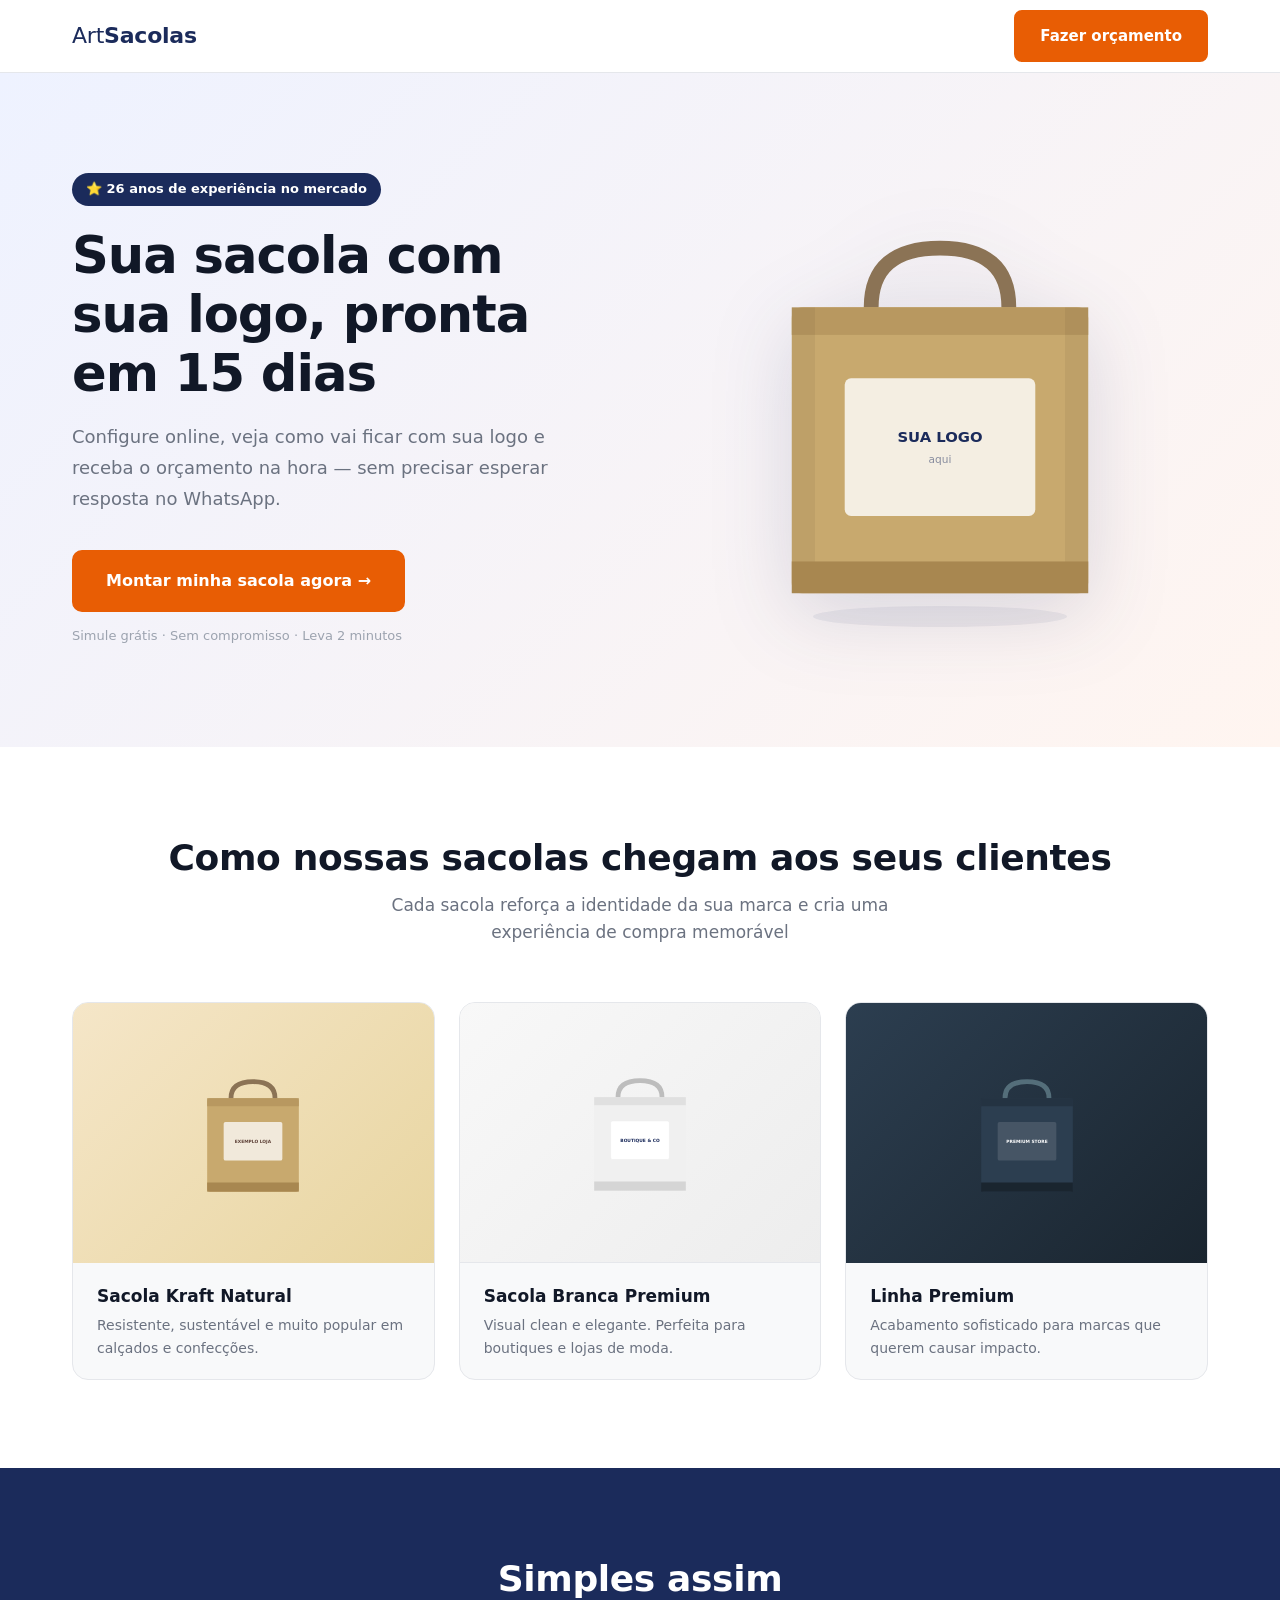
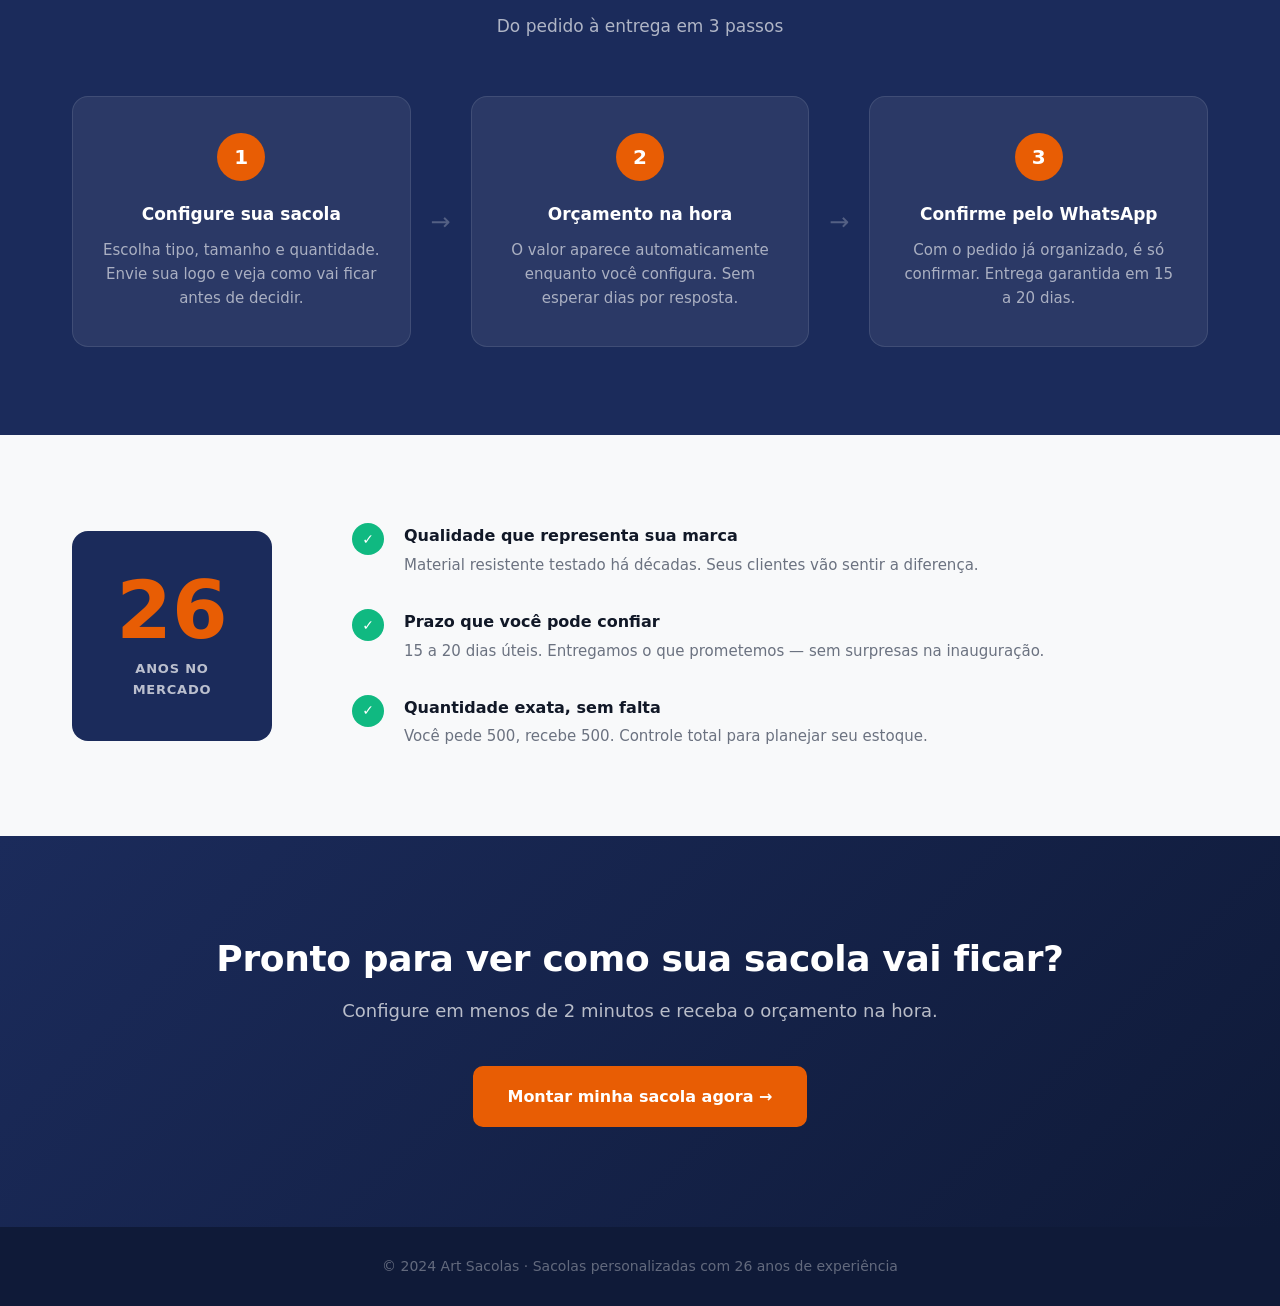
==== index.html @ ff4d8425 "feat: projeto Art Sacolas — landing page + configurador MVP - Landing page com 5 seções (hero, galer" ====
<!DOCTYPE html>
<html lang="pt-BR">
<head>
  <meta charset="UTF-8">
  <meta name="viewport" content="width=device-width, initial-scale=1.0">
  <title>Art Sacolas — Sacolas Personalizadas com Sua Logo</title>
  <link rel="stylesheet" href="style.css">
</head>
<body>

  <!-- HEADER -->
  <header class="header">
    <div class="container">
      <a href="index.html" class="logo">
        <span class="logo-text">Art<strong>Sacolas</strong></span>
      </a>
      <a href="configurador.html" class="btn btn-primary">Fazer orçamento</a>
    </div>
  </header>

  <!-- SEÇÃO 1: HERO -->
  <section class="hero">
    <div class="container">
      <div class="hero-content">

        <div class="hero-text">
          <span class="badge">⭐ 26 anos de experiência no mercado</span>
          <h1>Sua sacola com<br>sua logo, pronta<br>em 15 dias</h1>
          <p class="hero-subtitle">
            Configure online, veja como vai ficar com sua logo e receba o orçamento
            na hora — sem precisar esperar resposta no WhatsApp.
          </p>
          <a href="configurador.html" class="btn btn-primary btn-lg">
            Montar minha sacola agora →
          </a>
          <p class="hero-note">Simule grátis · Sem compromisso · Leva 2 minutos</p>
        </div>

        <div class="hero-image">
          <svg class="bag-hero-svg" viewBox="0 0 340 410" fill="none" xmlns="http://www.w3.org/2000/svg">
            <ellipse cx="170" cy="400" rx="120" ry="10" fill="#1B2B5B" opacity="0.06"/>
            <!-- Handles -->
            <path d="M105,108 Q105,52 170,52 Q235,52 235,108"
                  stroke="#8B7355" stroke-width="14" fill="none" stroke-linecap="round"/>
            <!-- Bag body -->
            <rect x="30" y="108" width="280" height="270" rx="10" fill="#C8A96E"/>
            <!-- Top fold -->
            <rect x="30" y="108" width="280" height="26" rx="0" fill="#B89860"/>
            <!-- Side depth shadows -->
            <rect x="30" y="108" width="22" height="270" fill="black" opacity="0.05" rx="10 0 0 10"/>
            <rect x="288" y="108" width="22" height="270" fill="black" opacity="0.05" rx="0 10 10 0"/>
            <!-- Bottom fold -->
            <rect x="30" y="348" width="280" height="30" rx="0 0 10 10" fill="#A88750"/>
            <!-- Logo area white box -->
            <rect x="80" y="175" width="180" height="130" rx="6" fill="white" opacity="0.8"/>
            <!-- Placeholder text -->
            <text x="170" y="235" text-anchor="middle" fill="#1B2B5B" font-size="14" font-weight="700" font-family="system-ui, sans-serif">SUA LOGO</text>
            <text x="170" y="255" text-anchor="middle" fill="#1B2B5B" font-size="10" font-family="system-ui, sans-serif" opacity="0.5">aqui</text>
          </svg>
        </div>

      </div>
    </div>
  </section>

  <!-- SEÇÃO 2: GALERIA -->
  <section class="gallery">
    <div class="container">
      <div class="section-header">
        <h2>Como nossas sacolas chegam aos seus clientes</h2>
        <p>Cada sacola reforça a identidade da sua marca e cria uma experiência de compra memorável</p>
      </div>
      <div class="gallery-grid">

        <div class="gallery-card">
          <div class="gallery-bag-display kraft">
            <svg width="110" height="138" viewBox="0 0 300 370" fill="none">
              <path d="M90,90 Q90,45 150,45 Q210,45 210,90" stroke="#8B7355" stroke-width="13" fill="none" stroke-linecap="round"/>
              <rect x="25" y="90" width="250" height="255" rx="8" fill="#C8A96E"/>
              <rect x="25" y="90" width="250" height="22" fill="#B89860"/>
              <rect x="25" y="320" width="250" height="25" fill="#A88750"/>
              <rect x="70" y="155" width="160" height="105" rx="5" fill="white" opacity="0.75"/>
              <text x="150" y="213" text-anchor="middle" fill="#5D4037" font-size="12" font-weight="700" font-family="system-ui">EXEMPLO LOJA</text>
            </svg>
          </div>
          <div class="gallery-info">
            <h3>Sacola Kraft Natural</h3>
            <p>Resistente, sustentável e muito popular em calçados e confecções.</p>
          </div>
        </div>

        <div class="gallery-card">
          <div class="gallery-bag-display branca">
            <svg width="110" height="138" viewBox="0 0 300 370" fill="none">
              <path d="M90,90 Q90,45 150,45 Q210,45 210,90" stroke="#BDBDBD" stroke-width="13" fill="none" stroke-linecap="round"/>
              <rect x="25" y="90" width="250" height="255" rx="8" fill="#F0F0F0"/>
              <rect x="25" y="90" width="250" height="22" fill="#E0E0E0"/>
              <rect x="25" y="320" width="250" height="25" fill="#D5D5D5"/>
              <rect x="70" y="155" width="160" height="105" rx="5" fill="white" stroke="#E8E8E8" stroke-width="1"/>
              <text x="150" y="213" text-anchor="middle" fill="#1B2B5B" font-size="12" font-weight="700" font-family="system-ui">BOUTIQUE &amp; CO</text>
            </svg>
          </div>
          <div class="gallery-info">
            <h3>Sacola Branca Premium</h3>
            <p>Visual clean e elegante. Perfeita para boutiques e lojas de moda.</p>
          </div>
        </div>

        <div class="gallery-card">
          <div class="gallery-bag-display premium">
            <svg width="110" height="138" viewBox="0 0 300 370" fill="none">
              <path d="M90,90 Q90,45 150,45 Q210,45 210,90" stroke="#546E7A" stroke-width="13" fill="none" stroke-linecap="round"/>
              <rect x="25" y="90" width="250" height="255" rx="8" fill="#2C3E50"/>
              <rect x="25" y="90" width="250" height="22" fill="#243342"/>
              <rect x="25" y="320" width="250" height="25" fill="#1a252f"/>
              <rect x="70" y="155" width="160" height="105" rx="5" fill="white" opacity="0.12"/>
              <text x="150" y="213" text-anchor="middle" fill="white" font-size="12" font-weight="700" font-family="system-ui">PREMIUM STORE</text>
            </svg>
          </div>
          <div class="gallery-info">
            <h3>Linha Premium</h3>
            <p>Acabamento sofisticado para marcas que querem causar impacto.</p>
          </div>
        </div>

      </div>
    </div>
  </section>

  <!-- SEÇÃO 3: COMO FUNCIONA -->
  <section class="how-it-works">
    <div class="container">
      <div class="section-header">
        <h2>Simples assim</h2>
        <p>Do pedido à entrega em 3 passos</p>
      </div>
      <div class="steps-grid">
        <div class="step-card">
          <div class="step-number">1</div>
          <h3>Configure sua sacola</h3>
          <p>Escolha tipo, tamanho e quantidade. Envie sua logo e veja como vai ficar antes de decidir.</p>
        </div>
        <div class="step-arrow">→</div>
        <div class="step-card">
          <div class="step-number">2</div>
          <h3>Orçamento na hora</h3>
          <p>O valor aparece automaticamente enquanto você configura. Sem esperar dias por resposta.</p>
        </div>
        <div class="step-arrow">→</div>
        <div class="step-card">
          <div class="step-number">3</div>
          <h3>Confirme pelo WhatsApp</h3>
          <p>Com o pedido já organizado, é só confirmar. Entrega garantida em 15 a 20 dias.</p>
        </div>
      </div>
    </div>
  </section>

  <!-- SEÇÃO 4: DIFERENCIAIS -->
  <section class="differentials">
    <div class="container">
      <div class="diff-grid">
        <div class="diff-highlight">
          <span class="diff-number">26</span>
          <span class="diff-label">anos no mercado</span>
        </div>
        <div class="diff-items">
          <div class="diff-item">
            <span class="diff-icon">✓</span>
            <div>
              <strong>Qualidade que representa sua marca</strong>
              <p>Material resistente testado há décadas. Seus clientes vão sentir a diferença.</p>
            </div>
          </div>
          <div class="diff-item">
            <span class="diff-icon">✓</span>
            <div>
              <strong>Prazo que você pode confiar</strong>
              <p>15 a 20 dias úteis. Entregamos o que prometemos — sem surpresas na inauguração.</p>
            </div>
          </div>
          <div class="diff-item">
            <span class="diff-icon">✓</span>
            <div>
              <strong>Quantidade exata, sem falta</strong>
              <p>Você pede 500, recebe 500. Controle total para planejar seu estoque.</p>
            </div>
          </div>
        </div>
      </div>
    </div>
  </section>

  <!-- SEÇÃO 5: CTA FINAL -->
  <section class="cta-final">
    <div class="container">
      <h2>Pronto para ver como sua sacola vai ficar?</h2>
      <p>Configure em menos de 2 minutos e receba o orçamento na hora.</p>
      <a href="configurador.html" class="btn btn-primary btn-lg">
        Montar minha sacola agora →
      </a>
    </div>
  </section>

  <!-- FOOTER -->
  <footer class="footer">
    <div class="container">
      <p>© 2024 Art Sacolas · Sacolas personalizadas com 26 anos de experiência</p>
    </div>
  </footer>

</body>
</html>
---- style.css ----
/* ================================
   ART SACOLAS — Estilos Globais
   ================================ */

:root {
  --primary: #1B2B5B;
  --primary-dark: #0f1a38;
  --accent: #E85D04;
  --accent-hover: #C44B03;
  --white: #FFFFFF;
  --light: #F8F9FA;
  --border: #E5E7EB;
  --text-primary: #111827;
  --text-secondary: #6B7280;
  --text-light: #9CA3AF;
  --success: #10B981;
  --font: system-ui, -apple-system, 'Segoe UI', sans-serif;
  --radius: 8px;
  --radius-lg: 16px;
  --radius-full: 999px;
  --shadow-md: 0 4px 16px rgba(0,0,0,0.08);
  --shadow-lg: 0 8px 32px rgba(0,0,0,0.12);
  --transition: all 0.2s ease;
}

* { margin: 0; padding: 0; box-sizing: border-box; }
html { scroll-behavior: smooth; }

body {
  font-family: var(--font);
  color: var(--text-primary);
  line-height: 1.6;
  background: var(--white);
  -webkit-font-smoothing: antialiased;
}

.container {
  max-width: 1200px;
  margin: 0 auto;
  padding: 0 32px;
}

h1 { font-size: clamp(2rem, 4vw, 3.25rem); font-weight: 800; line-height: 1.15; letter-spacing: -0.02em; }
h2 { font-size: clamp(1.5rem, 3vw, 2.25rem); font-weight: 700; line-height: 1.25; letter-spacing: -0.01em; }
h3 { font-size: 1.0625rem; font-weight: 600; }
p { color: var(--text-secondary); }

/* ===== BUTTONS ===== */
.btn {
  display: inline-flex;
  align-items: center;
  justify-content: center;
  gap: 8px;
  padding: 12px 24px;
  border-radius: var(--radius);
  font-size: 0.9375rem;
  font-weight: 600;
  font-family: var(--font);
  cursor: pointer;
  transition: var(--transition);
  text-decoration: none;
  border: 2px solid transparent;
  white-space: nowrap;
}

.btn-primary { background: var(--accent); color: var(--white); border-color: var(--accent); }
.btn-primary:hover { background: var(--accent-hover); border-color: var(--accent-hover); transform: translateY(-1px); box-shadow: 0 4px 12px rgba(232,93,4,0.35); }

.btn-secondary { background: var(--white); color: var(--primary); border-color: var(--border); }
.btn-secondary:hover { border-color: var(--primary); }

.btn-ghost { background: transparent; color: var(--text-secondary); border-color: transparent; }
.btn-ghost:hover { color: var(--text-primary); background: var(--light); }

.btn-whatsapp { background: #25D366; color: white; border-color: #25D366; font-size: 1rem; padding: 16px 28px; }
.btn-whatsapp:hover { background: #1ebe5a; border-color: #1ebe5a; transform: translateY(-1px); box-shadow: 0 4px 16px rgba(37,211,102,0.35); }

.btn-lg { padding: 16px 32px; font-size: 1rem; border-radius: 10px; }
.btn-full { width: 100%; }

/* ===== HEADER ===== */
.header {
  position: sticky;
  top: 0;
  z-index: 100;
  background: rgba(255,255,255,0.96);
  backdrop-filter: blur(8px);
  border-bottom: 1px solid var(--border);
}

.header .container {
  display: flex;
  align-items: center;
  justify-content: space-between;
  height: 72px;
}

.logo { text-decoration: none; }
.logo-text { font-size: 1.375rem; color: var(--primary); font-weight: 400; letter-spacing: -0.01em; }
.logo-text strong { font-weight: 800; }

/* ===== SECTIONS ===== */
section { padding: 88px 0; }

.section-header { text-align: center; margin-bottom: 56px; }
.section-header h2 { margin-bottom: 12px; color: var(--text-primary); }
.section-header p { font-size: 1.0625rem; max-width: 520px; margin: 0 auto; }

/* ===== HERO ===== */
.hero {
  background: linear-gradient(135deg, #EEF2FF 0%, #FFF5F0 100%);
  padding: 100px 0;
  overflow: hidden;
}

.hero-content {
  display: grid;
  grid-template-columns: 1fr 1fr;
  gap: 64px;
  align-items: center;
}

.badge {
  display: inline-flex;
  align-items: center;
  background: var(--primary);
  color: white;
  font-size: 0.8125rem;
  font-weight: 600;
  padding: 6px 14px;
  border-radius: var(--radius-full);
  margin-bottom: 20px;
}

.hero-text h1 { color: var(--text-primary); margin-bottom: 20px; }

.hero-subtitle {
  font-size: 1.125rem;
  line-height: 1.7;
  margin-bottom: 36px;
}

.hero-note { margin-top: 14px; font-size: 0.8125rem; color: var(--text-light); }

.hero-image { display: flex; justify-content: center; align-items: center; }
.bag-hero-svg { width: 100%; max-width: 360px; filter: drop-shadow(0 20px 40px rgba(27,43,91,0.15)); }

/* ===== GALLERY ===== */
.gallery { background: var(--white); }

.gallery-grid {
  display: grid;
  grid-template-columns: repeat(3, 1fr);
  gap: 24px;
}

.gallery-card {
  background: var(--light);
  border-radius: var(--radius-lg);
  overflow: hidden;
  border: 1px solid var(--border);
  transition: var(--transition);
}

.gallery-card:hover { transform: translateY(-4px); box-shadow: var(--shadow-lg); }

.gallery-bag-display {
  height: 260px;
  display: flex;
  align-items: center;
  justify-content: center;
  padding: 32px;
}

.gallery-bag-display.kraft { background: linear-gradient(135deg, #F5E6C8, #E8D5A0); }
.gallery-bag-display.branca { background: linear-gradient(135deg, #F8F8F8, #EDEDED); border-bottom: 1px solid var(--border); }
.gallery-bag-display.premium { background: linear-gradient(135deg, #2C3E50, #1a252f); }

.gallery-info { padding: 20px 24px; }
.gallery-info h3 { margin-bottom: 4px; }
.gallery-info p { font-size: 0.875rem; }

/* ===== HOW IT WORKS ===== */
.how-it-works { background: var(--primary); }
.how-it-works .section-header h2 { color: white; }
.how-it-works .section-header p { color: rgba(255,255,255,0.65); }

.steps-grid {
  display: flex;
  align-items: stretch;
  gap: 20px;
}

.step-card {
  flex: 1;
  background: rgba(255,255,255,0.07);
  border: 1px solid rgba(255,255,255,0.1);
  border-radius: var(--radius-lg);
  padding: 36px 28px;
  text-align: center;
}

.step-number {
  width: 48px;
  height: 48px;
  background: var(--accent);
  color: white;
  border-radius: 50%;
  font-size: 1.25rem;
  font-weight: 800;
  display: flex;
  align-items: center;
  justify-content: center;
  margin: 0 auto 20px;
}

.step-card h3 { color: white; margin-bottom: 10px; }
.step-card p { color: rgba(255,255,255,0.6); font-size: 0.9375rem; }

.step-arrow {
  color: rgba(255,255,255,0.25);
  font-size: 1.5rem;
  align-self: center;
  flex-shrink: 0;
}

/* ===== DIFFERENTIALS ===== */
.differentials { background: var(--light); }

.diff-grid {
  display: grid;
  grid-template-columns: 200px 1fr;
  gap: 80px;
  align-items: center;
}

.diff-highlight {
  background: var(--primary);
  border-radius: var(--radius-lg);
  padding: 40px 24px;
  text-align: center;
}

.diff-number { display: block; font-size: 5rem; font-weight: 900; color: var(--accent); line-height: 1; }
.diff-label { display: block; color: rgba(255,255,255,0.7); font-size: 0.8125rem; font-weight: 600; margin-top: 8px; text-transform: uppercase; letter-spacing: 0.06em; }

.diff-items { display: flex; flex-direction: column; gap: 32px; }

.diff-item { display: flex; gap: 20px; align-items: flex-start; }

.diff-icon {
  width: 32px;
  height: 32px;
  background: var(--success);
  color: white;
  border-radius: 50%;
  display: flex;
  align-items: center;
  justify-content: center;
  font-weight: 700;
  font-size: 0.875rem;
  flex-shrink: 0;
}

.diff-item strong { display: block; margin-bottom: 4px; color: var(--text-primary); font-size: 1rem; }
.diff-item p { font-size: 0.9375rem; }

/* ===== CTA FINAL ===== */
.cta-final {
  background: linear-gradient(135deg, var(--primary) 0%, var(--primary-dark) 100%);
  text-align: center;
  padding: 100px 0;
}

.cta-final h2 { color: white; margin-bottom: 16px; }
.cta-final p { color: rgba(255,255,255,0.7); font-size: 1.125rem; margin-bottom: 40px; }

/* ===== FOOTER ===== */
.footer { background: var(--primary-dark); padding: 28px 0; text-align: center; }
.footer p { color: rgba(255,255,255,0.35); font-size: 0.875rem; }

/* ==================================
   CONFIGURADOR
   ================================== */

.config-header .container {
  display: flex;
  align-items: center;
  height: 72px;
  gap: 0;
  justify-content: space-between;
}

.breadcrumb {
  display: flex;
  align-items: center;
  gap: 8px;
  font-size: 0.875rem;
  color: var(--text-secondary);
}

.breadcrumb a { color: var(--primary); text-decoration: none; font-weight: 500; }
.breadcrumb-sep { color: var(--text-light); }
.breadcrumb-current { color: var(--text-primary); }

.config-layout {
  display: grid;
  grid-template-columns: 1fr 400px;
  min-height: calc(100vh - 72px);
}

/* LEFT PANEL */
.config-left {
  padding: 48px 56px;
  max-width: 700px;
}

/* STEPPER */
.stepper {
  display: flex;
  align-items: center;
  margin-bottom: 48px;
}

.stepper-item {
  display: flex;
  align-items: center;
  flex: 1;
}

.stepper-item:not(:last-child)::after {
  content: '';
  flex: 1;
  height: 2px;
  background: var(--border);
  margin: 0 6px;
  transition: background 0.3s ease;
}

.stepper-item.completed::after { background: var(--primary); }

.stepper-dot {
  width: 34px;
  height: 34px;
  border-radius: 50%;
  border: 2px solid var(--border);
  background: var(--white);
  display: flex;
  align-items: center;
  justify-content: center;
  font-size: 0.8125rem;
  font-weight: 700;
  color: var(--text-light);
  flex-shrink: 0;
  transition: var(--transition);
  position: relative;
  z-index: 1;
}

.stepper-item.active .stepper-dot {
  border-color: var(--primary);
  background: var(--primary);
  color: white;
}

.stepper-item.completed .stepper-dot {
  border-color: var(--primary);
  background: var(--primary);
  color: white;
}

.stepper-item.completed .stepper-dot::after {
  content: '✓';
  font-size: 0.875rem;
}

.stepper-item.completed .stepper-dot span { display: none; }

/* STEP CONTENT */
.step-content { display: none; }
.step-content.active { display: block; animation: fadeInUp 0.25s ease; }

@keyframes fadeInUp {
  from { opacity: 0; transform: translateY(10px); }
  to { opacity: 1; transform: translateY(0); }
}

.step-label {
  font-size: 0.8125rem;
  font-weight: 600;
  color: var(--accent);
  text-transform: uppercase;
  letter-spacing: 0.06em;
  margin-bottom: 8px;
}

.step-title { margin-bottom: 6px; }
.step-subtitle { font-size: 0.9375rem; color: var(--text-secondary); margin-bottom: 36px; }

/* ERROR MESSAGE */
.step-error {
  background: #FEF2F2;
  border: 1px solid #FECACA;
  color: #DC2626;
  padding: 12px 16px;
  border-radius: var(--radius);
  font-size: 0.875rem;
  margin-bottom: 20px;
  display: none;
}

/* TYPE CARDS */
.type-cards {
  display: grid;
  grid-template-columns: repeat(3, 1fr);
  gap: 16px;
  margin-bottom: 40px;
}

.type-card {
  border: 2px solid var(--border);
  border-radius: var(--radius-lg);
  overflow: hidden;
  cursor: pointer;
  transition: var(--transition);
  background: var(--white);
  user-select: none;
}

.type-card:hover { border-color: var(--primary); transform: translateY(-2px); box-shadow: var(--shadow-md); }
.type-card.selected { border-color: var(--primary); box-shadow: 0 0 0 4px rgba(27,43,91,0.1); }

.type-card-visual {
  height: 140px;
  display: flex;
  align-items: center;
  justify-content: center;
}

.type-card-visual.kraft { background: linear-gradient(135deg, #F5E6C8, #E0C882); }
.type-card-visual.branca { background: linear-gradient(135deg, #F5F5F5, #E8E8E8); border-bottom: 1px solid var(--border); }
.type-card-visual.premium { background: linear-gradient(135deg, #34495E, #1a252f); }

.type-card-info { padding: 14px 16px; }
.type-card-name { font-weight: 700; font-size: 0.9375rem; margin-bottom: 2px; }
.type-card-desc { font-size: 0.8125rem; color: var(--text-secondary); }
.type-card.selected .type-card-name { color: var(--primary); }

/* OPTION CARDS (Tamanho / Quantidade) */
.size-options,
.qty-options {
  display: grid;
  grid-template-columns: repeat(3, 1fr);
  gap: 12px;
  margin-bottom: 40px;
}

.option-card {
  border: 2px solid var(--border);
  border-radius: var(--radius);
  padding: 22px 16px;
  cursor: pointer;
  transition: var(--transition);
  text-align: center;
  background: var(--white);
  user-select: none;
}

.option-card:hover { border-color: var(--primary); }
.option-card.selected { border-color: var(--primary); background: #EEF2FF; box-shadow: 0 0 0 3px rgba(27,43,91,0.08); }

.option-label { font-weight: 700; font-size: 1.0625rem; color: var(--text-primary); margin-bottom: 4px; }
.option-detail { font-size: 0.8125rem; color: var(--text-secondary); }
.option-card.selected .option-label { color: var(--primary); }

/* QTY CARDS */
.qty-card {
  border: 2px solid var(--border);
  border-radius: var(--radius);
  padding: 24px 16px;
  cursor: pointer;
  transition: var(--transition);
  text-align: center;
  background: var(--white);
  user-select: none;
  position: relative;
}

.qty-card:hover { border-color: var(--primary); }
.qty-card.selected { border-color: var(--primary); background: #EEF2FF; box-shadow: 0 0 0 3px rgba(27,43,91,0.08); }

.qty-badge {
  position: absolute;
  top: -11px;
  left: 50%;
  transform: translateX(-50%);
  background: var(--accent);
  color: white;
  font-size: 0.6875rem;
  font-weight: 700;
  padding: 3px 10px;
  border-radius: var(--radius-full);
  white-space: nowrap;
}

.qty-number { font-size: 1.875rem; font-weight: 800; color: var(--text-primary); line-height: 1; margin-bottom: 4px; }
.qty-unit { font-size: 0.8125rem; color: var(--text-secondary); }
.qty-card.selected .qty-number { color: var(--primary); }

/* UPLOAD */
.upload-area {
  border: 2px dashed var(--border);
  border-radius: var(--radius-lg);
  padding: 48px 32px;
  text-align: center;
  cursor: pointer;
  transition: var(--transition);
  margin-bottom: 12px;
  background: var(--light);
}

.upload-area:hover, .upload-area.dragging { border-color: var(--primary); background: #EEF2FF; }
.upload-area.has-file { border-style: solid; border-color: var(--success); background: #F0FDF4; }

.upload-input { display: none; }
.upload-icon { font-size: 2.5rem; margin-bottom: 14px; }
.upload-title { font-weight: 600; color: var(--text-primary); margin-bottom: 6px; }
.upload-desc { font-size: 0.875rem; }
.upload-formats { font-size: 0.8125rem; color: var(--text-light); margin-top: 8px; }

.skip-logo {
  display: flex;
  align-items: center;
  gap: 10px;
  padding: 14px 18px;
  border: 1px solid var(--border);
  border-radius: var(--radius);
  cursor: pointer;
  transition: var(--transition);
  margin-bottom: 36px;
}

.skip-logo:hover { border-color: var(--primary); background: var(--light); }
.skip-logo.selected { border-color: var(--primary); background: #EEF2FF; }
.skip-logo input { accent-color: var(--primary); width: 16px; height: 16px; cursor: pointer; }
.skip-logo span { font-size: 0.9375rem; color: var(--text-secondary); }
.skip-logo.selected span { color: var(--primary); font-weight: 500; }

/* STEP NAV */
.step-nav { display: flex; gap: 12px; align-items: center; flex-wrap: wrap; }

/* PREVIEW STEP */
.preview-summary {
  background: var(--light);
  border: 1px solid var(--border);
  border-radius: var(--radius-lg);
  padding: 24px;
  margin-bottom: 20px;
}

.preview-summary-label {
  font-size: 0.75rem;
  font-weight: 700;
  text-transform: uppercase;
  letter-spacing: 0.06em;
  color: var(--text-light);
  margin-bottom: 16px;
}

.preview-row {
  display: flex;
  justify-content: space-between;
  align-items: center;
  padding: 10px 0;
  border-bottom: 1px solid var(--border);
  font-size: 0.9375rem;
}

.preview-row:last-of-type { border-bottom: none; }
.preview-row span:first-child { color: var(--text-secondary); }
.preview-row span:last-child { font-weight: 600; }

.preview-total-row {
  display: flex;
  justify-content: space-between;
  align-items: center;
  padding-top: 16px;
  margin-top: 8px;
  border-top: 2px solid var(--border);
}

.preview-total-label { font-weight: 700; font-size: 1rem; }
.preview-total-value { font-size: 1.625rem; font-weight: 800; color: var(--primary); }

.delivery-box {
  background: #FFF7ED;
  border: 1px solid #FED7AA;
  border-radius: var(--radius);
  padding: 14px 18px;
  display: flex;
  align-items: center;
  gap: 12px;
  margin-bottom: 28px;
}

.delivery-box-icon { font-size: 1.25rem; }
.delivery-box-text { font-size: 0.875rem; color: #9A3412; }
.delivery-box-text strong { display: block; font-size: 0.9375rem; }

/* RIGHT PANEL */
.config-right {
  position: sticky;
  top: 72px;
  height: calc(100vh - 72px);
  overflow-y: auto;
  padding: 40px 32px;
  background: var(--light);
  border-left: 1px solid var(--border);
}

.panel-label {
  font-size: 0.75rem;
  font-weight: 700;
  text-transform: uppercase;
  letter-spacing: 0.06em;
  color: var(--text-light);
  margin-bottom: 20px;
}

.bag-preview-wrap {
  background: white;
  border: 1px solid var(--border);
  border-radius: var(--radius-lg);
  padding: 32px;
  margin-bottom: 20px;
  display: flex;
  align-items: center;
  justify-content: center;
  min-height: 260px;
}

.bag-preview-svg { width: 170px; transition: var(--transition); }

.panel-details {
  display: flex;
  flex-direction: column;
  margin-bottom: 20px;
  border: 1px solid var(--border);
  border-radius: var(--radius-lg);
  overflow: hidden;
  background: white;
}

.panel-detail-row {
  display: flex;
  justify-content: space-between;
  align-items: center;
  padding: 12px 16px;
  font-size: 0.875rem;
  border-bottom: 1px solid var(--border);
}

.panel-detail-row:last-child { border-bottom: none; }
.panel-detail-key { color: var(--text-secondary); }
.panel-detail-val { font-weight: 600; color: var(--text-primary); }

.price-box {
  background: var(--primary);
  border-radius: var(--radius-lg);
  padding: 20px;
  text-align: center;
  margin-bottom: 14px;
}

.price-box-label { font-size: 0.8125rem; color: rgba(255,255,255,0.6); margin-bottom: 6px; }
.price-box-value { font-size: 2rem; font-weight: 800; color: white; line-height: 1; }
.price-box-note { font-size: 0.75rem; color: rgba(255,255,255,0.45); margin-top: 6px; }

.deadline-box {
  background: #FFF7ED;
  border: 1px solid #FED7AA;
  border-radius: var(--radius);
  padding: 12px 14px;
  display: flex;
  align-items: center;
  gap: 10px;
}

.deadline-icon { font-size: 1.125rem; }
.deadline-text { font-size: 0.875rem; color: #9A3412; font-weight: 500; }

/* ===== RESPONSIVE ===== */
@media (max-width: 1024px) {
  .config-layout { grid-template-columns: 1fr; }
  .config-right { position: relative; top: auto; height: auto; order: -1; }
  .config-left { padding: 36px 32px; max-width: 100%; }
}

@media (max-width: 768px) {
  .hero-content { grid-template-columns: 1fr; }
  .hero-image { display: none; }
  .gallery-grid { grid-template-columns: 1fr; }
  .steps-grid { flex-direction: column; }
  .step-arrow { transform: rotate(90deg); align-self: center; }
  .diff-grid { grid-template-columns: 1fr; gap: 40px; }
  .type-cards { grid-template-columns: 1fr; }
  .size-options, .qty-options { grid-template-columns: 1fr; }
  section { padding: 60px 0; }
  .hero { padding: 64px 0; }
}
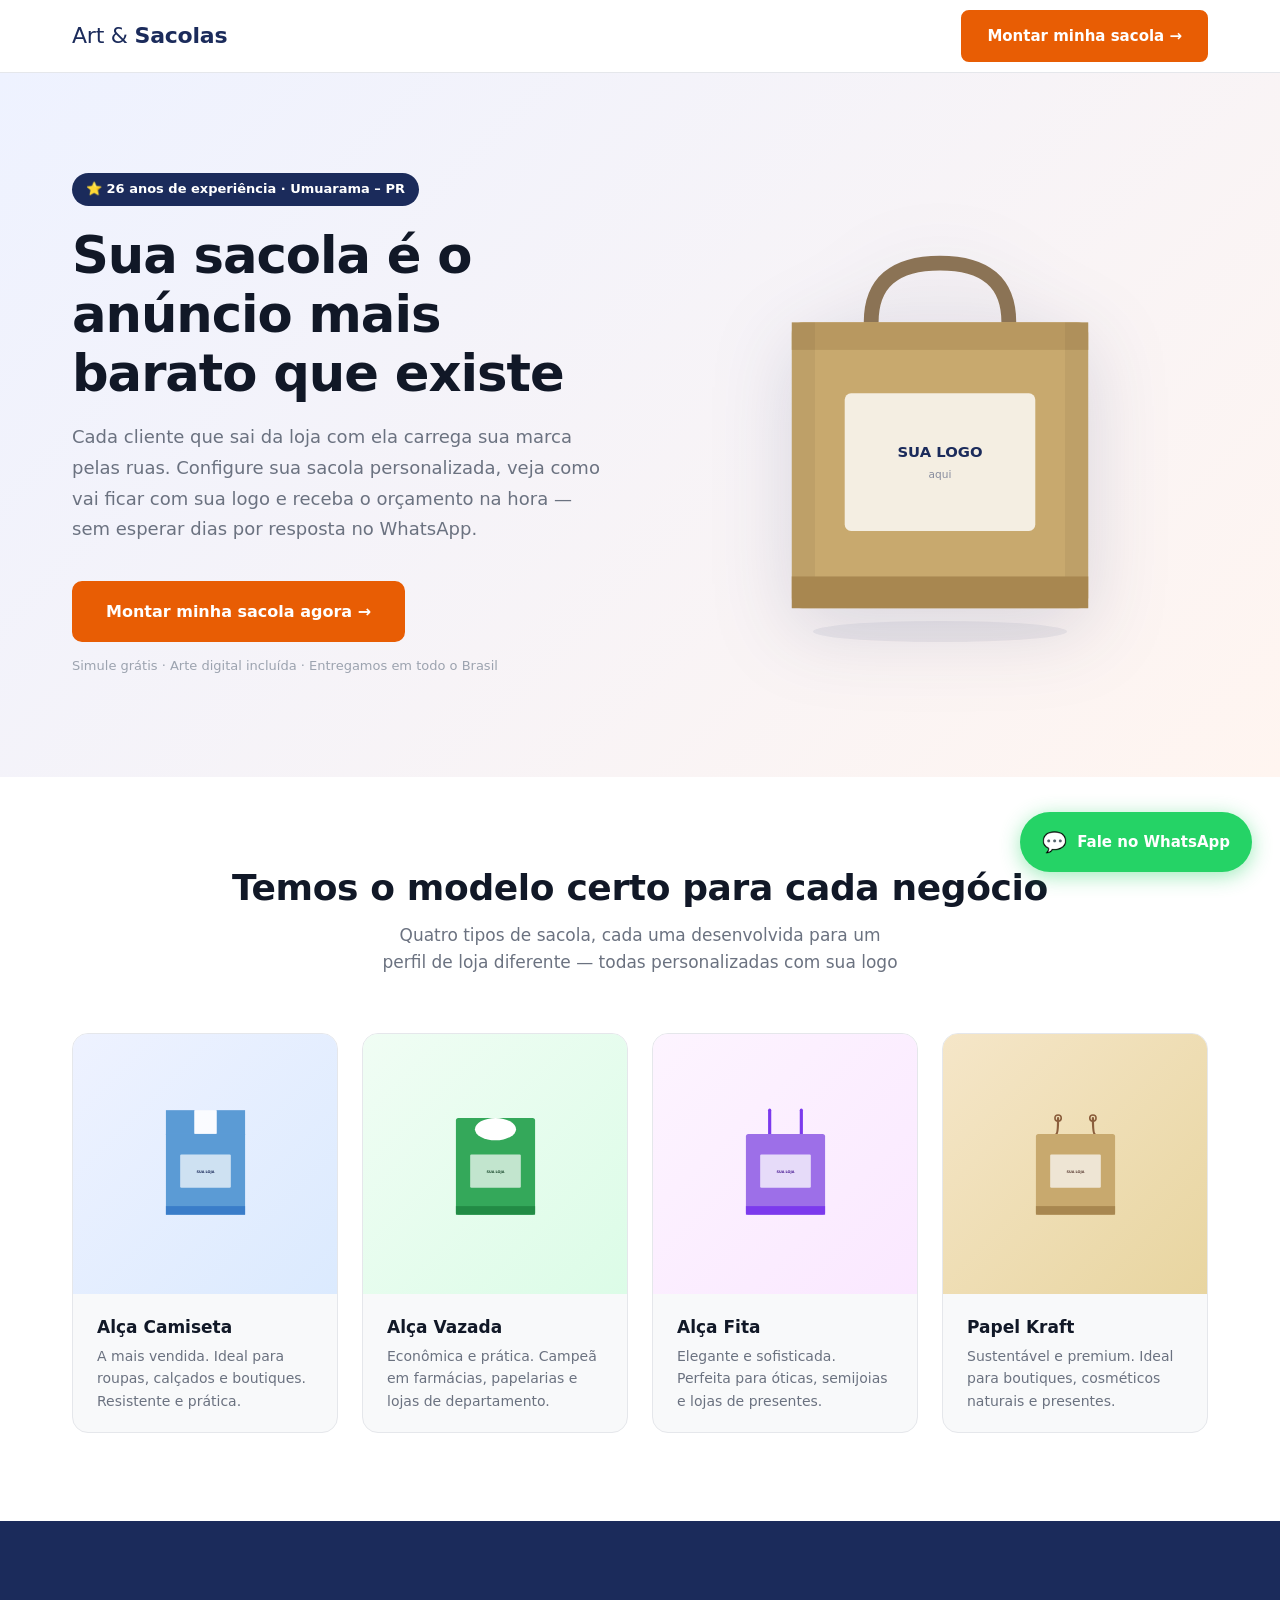
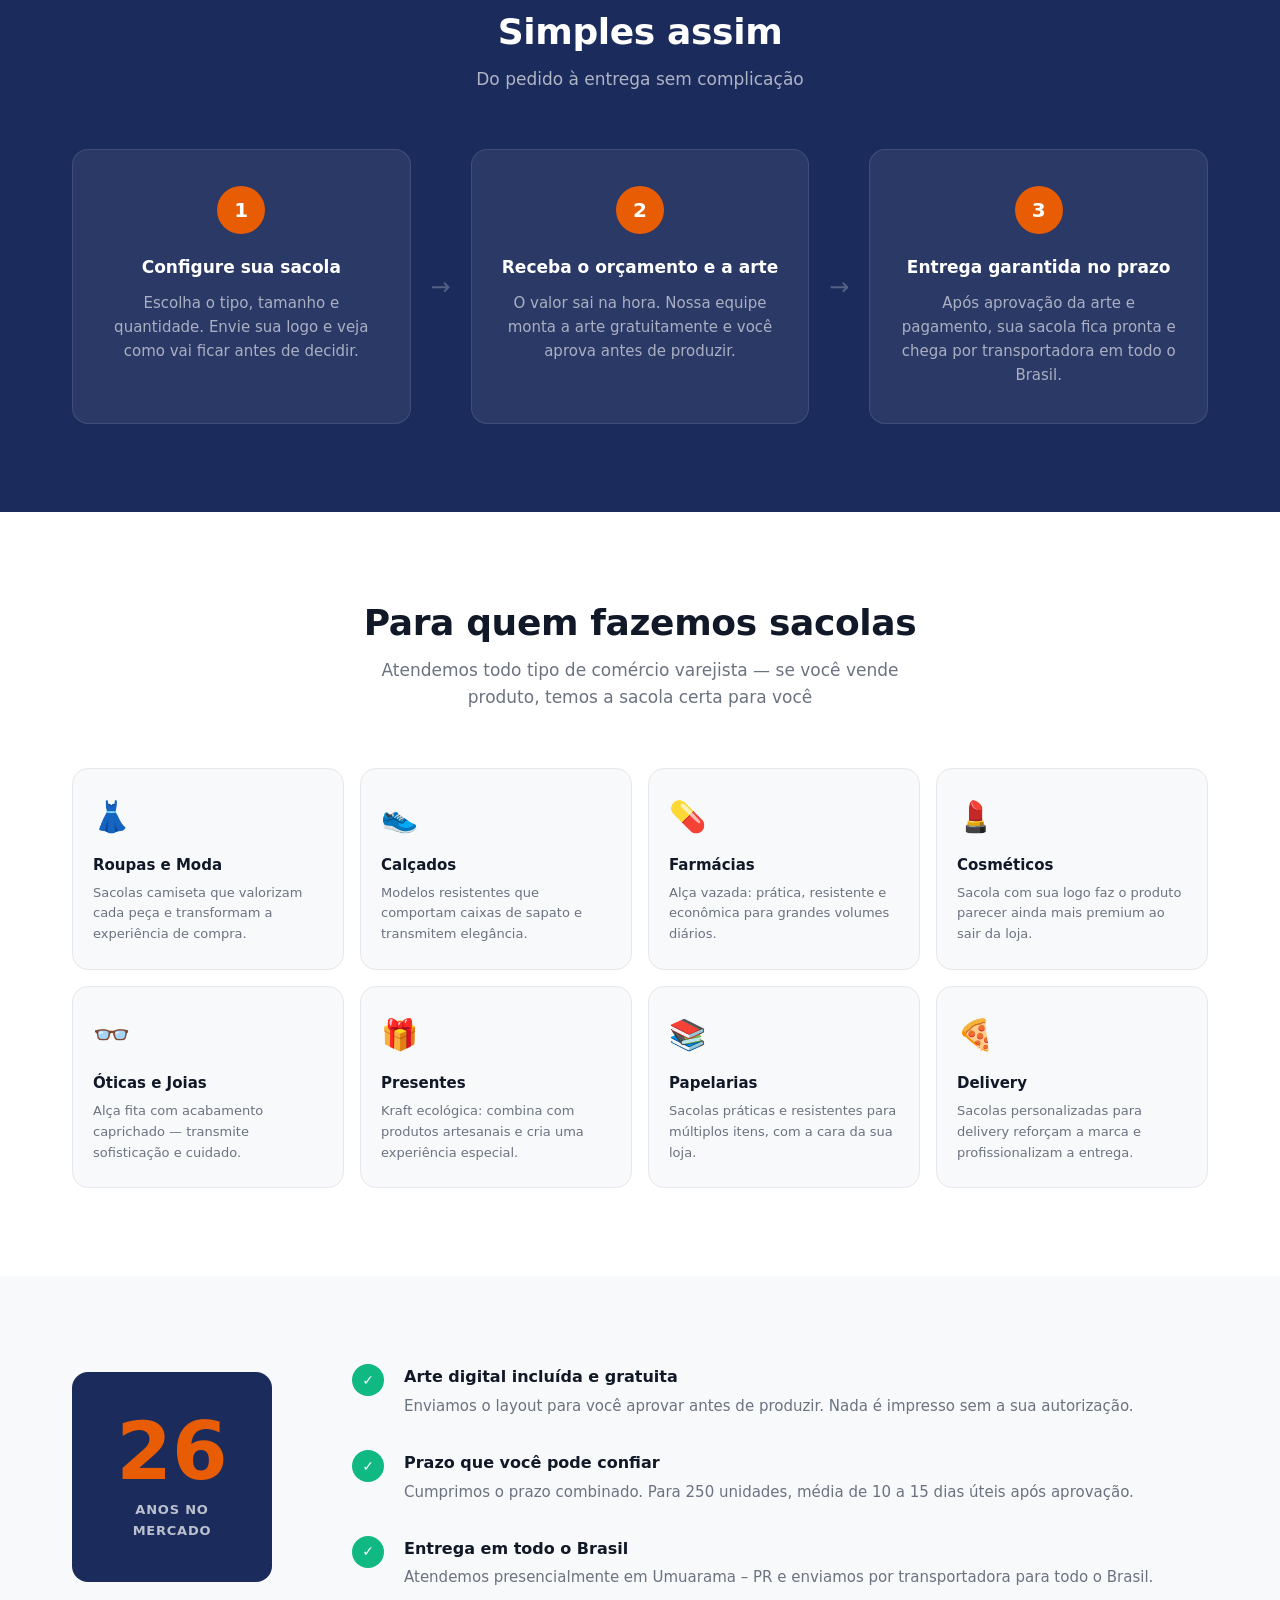
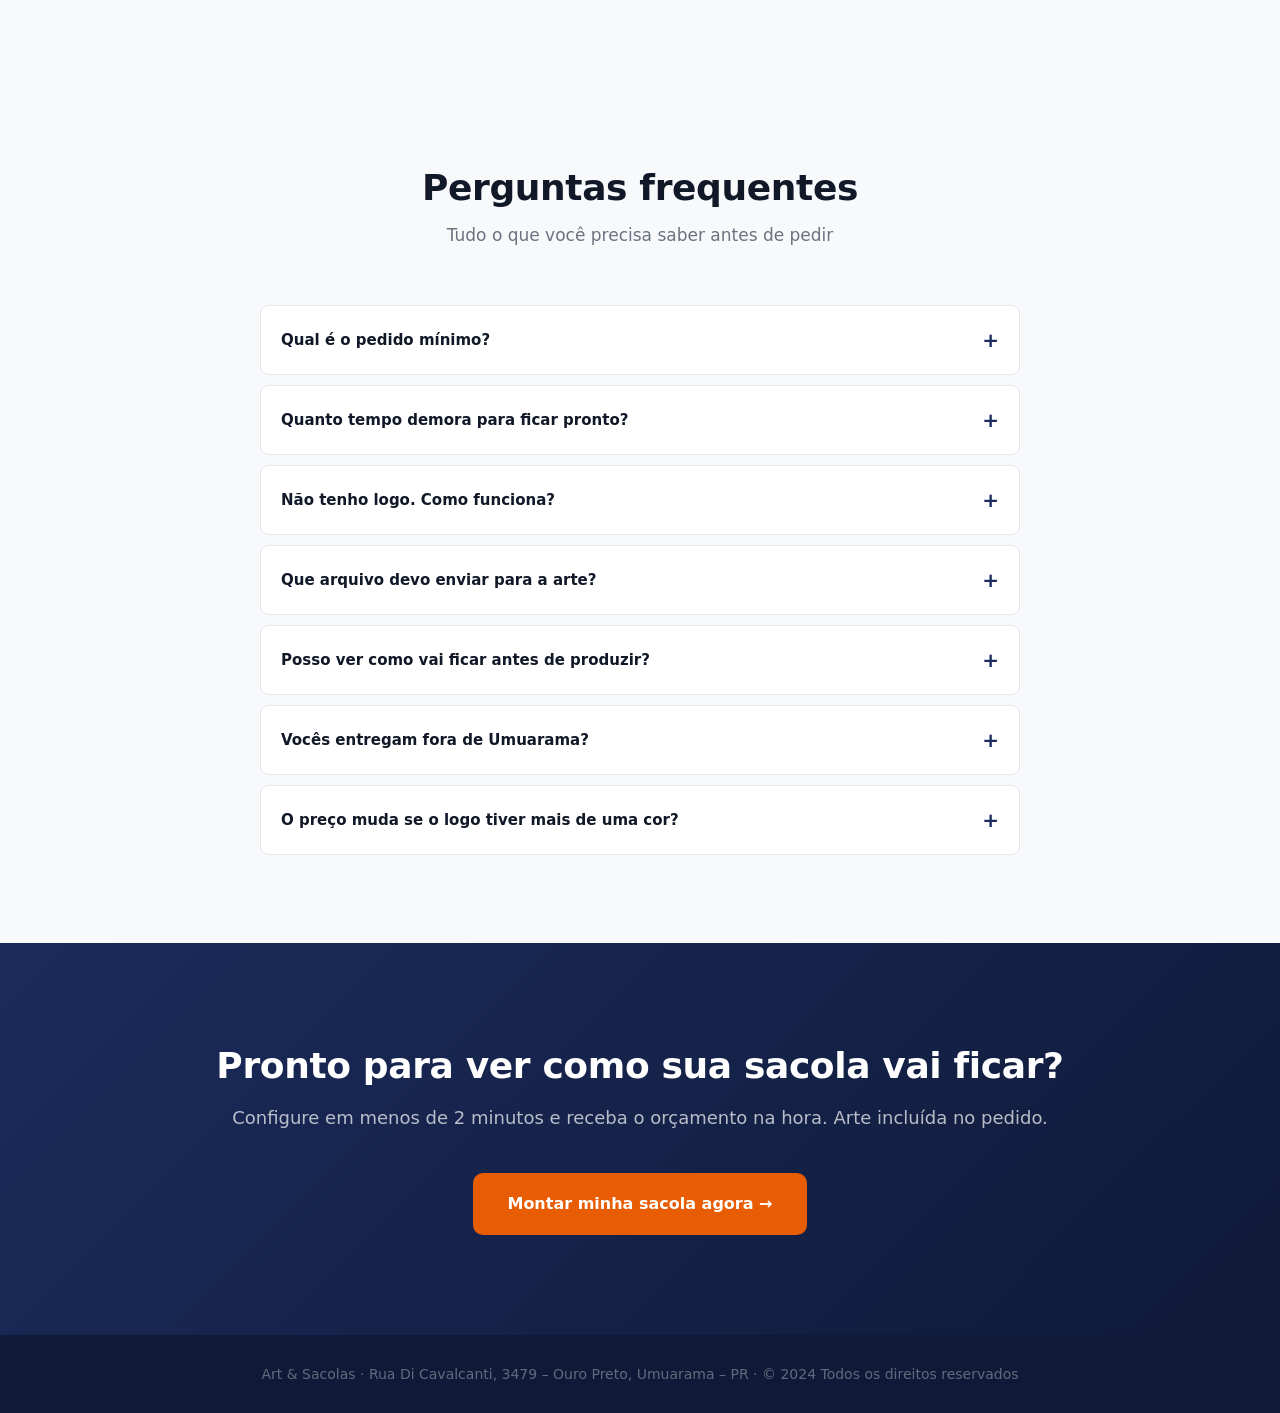
==== commit 49436504: "feat: dados reais da Art & Sacolas integrados ao site - 4 tipos de sacola com SVGs distintos (Camise" ====
--- a/index.html
+++ b/index.html
@@ -3,7 +3,8 @@
 <head>
   <meta charset="UTF-8">
   <meta name="viewport" content="width=device-width, initial-scale=1.0">
-  <title>Art Sacolas — Sacolas Personalizadas com Sua Logo</title>
+  <title>Art &amp; Sacolas — Sacolas Personalizadas em Umuarama e Região</title>
+  <meta name="description" content="Sacolas personalizadas para lojas em Umuarama e região. Alça camiseta, alça vazada, alça fita e papel kraft. Pedido a partir de 250 unidades. Peça seu orçamento!">
   <link rel="stylesheet" href="style.css">
 </head>
 <body>
@@ -12,9 +13,9 @@
   <header class="header">
     <div class="container">
       <a href="index.html" class="logo">
-        <span class="logo-text">Art<strong>Sacolas</strong></span>
+        <span class="logo-text">Art &amp; <strong>Sacolas</strong></span>
       </a>
-      <a href="configurador.html" class="btn btn-primary">Fazer orçamento</a>
+      <a href="configurador.html" class="btn btn-primary">Montar minha sacola →</a>
     </div>
   </header>
 
@@ -24,36 +25,29 @@
       <div class="hero-content">
 
         <div class="hero-text">
-          <span class="badge">⭐ 26 anos de experiência no mercado</span>
-          <h1>Sua sacola com<br>sua logo, pronta<br>em 15 dias</h1>
+          <span class="badge">⭐ 26 anos de experiência · Umuarama – PR</span>
+          <h1>Sua sacola é o anúncio mais barato que existe</h1>
           <p class="hero-subtitle">
-            Configure online, veja como vai ficar com sua logo e receba o orçamento
-            na hora — sem precisar esperar resposta no WhatsApp.
+            Cada cliente que sai da loja com ela carrega sua marca pelas ruas. Configure
+            sua sacola personalizada, veja como vai ficar com sua logo e receba o
+            orçamento na hora — sem esperar dias por resposta no WhatsApp.
           </p>
           <a href="configurador.html" class="btn btn-primary btn-lg">
             Montar minha sacola agora →
           </a>
-          <p class="hero-note">Simule grátis · Sem compromisso · Leva 2 minutos</p>
+          <p class="hero-note">Simule grátis · Arte digital incluída · Entregamos em todo o Brasil</p>
         </div>
 
         <div class="hero-image">
           <svg class="bag-hero-svg" viewBox="0 0 340 410" fill="none" xmlns="http://www.w3.org/2000/svg">
             <ellipse cx="170" cy="400" rx="120" ry="10" fill="#1B2B5B" opacity="0.06"/>
-            <!-- Handles -->
-            <path d="M105,108 Q105,52 170,52 Q235,52 235,108"
-                  stroke="#8B7355" stroke-width="14" fill="none" stroke-linecap="round"/>
-            <!-- Bag body -->
+            <path d="M105,108 Q105,52 170,52 Q235,52 235,108" stroke="#8B7355" stroke-width="14" fill="none" stroke-linecap="round"/>
             <rect x="30" y="108" width="280" height="270" rx="10" fill="#C8A96E"/>
-            <!-- Top fold -->
             <rect x="30" y="108" width="280" height="26" rx="0" fill="#B89860"/>
-            <!-- Side depth shadows -->
             <rect x="30" y="108" width="22" height="270" fill="black" opacity="0.05" rx="10 0 0 10"/>
             <rect x="288" y="108" width="22" height="270" fill="black" opacity="0.05" rx="0 10 10 0"/>
-            <!-- Bottom fold -->
             <rect x="30" y="348" width="280" height="30" rx="0 0 10 10" fill="#A88750"/>
-            <!-- Logo area white box -->
             <rect x="80" y="175" width="180" height="130" rx="6" fill="white" opacity="0.8"/>
-            <!-- Placeholder text -->
             <text x="170" y="235" text-anchor="middle" fill="#1B2B5B" font-size="14" font-weight="700" font-family="system-ui, sans-serif">SUA LOGO</text>
             <text x="170" y="255" text-anchor="middle" fill="#1B2B5B" font-size="10" font-family="system-ui, sans-serif" opacity="0.5">aqui</text>
           </svg>
@@ -63,63 +57,90 @@
     </div>
   </section>
 
-  <!-- SEÇÃO 2: GALERIA -->
+  <!-- SEÇÃO 2: NOSSOS MODELOS -->
   <section class="gallery">
     <div class="container">
       <div class="section-header">
-        <h2>Como nossas sacolas chegam aos seus clientes</h2>
-        <p>Cada sacola reforça a identidade da sua marca e cria uma experiência de compra memorável</p>
-      </div>
-      <div class="gallery-grid">
-
+        <h2>Temos o modelo certo para cada negócio</h2>
+        <p>Quatro tipos de sacola, cada uma desenvolvida para um perfil de loja diferente — todas personalizadas com sua logo</p>
+      </div>
+      <div class="gallery-grid" style="grid-template-columns: repeat(4, 1fr);">
+
+        <!-- Camiseta -->
+        <div class="gallery-card">
+          <div class="gallery-bag-display" style="background: linear-gradient(135deg, #EEF2FF, #DBEAFE);">
+            <svg width="95" height="118" viewBox="0 0 300 370" fill="none">
+              <!-- T-handle style -->
+              <rect x="25" y="15" width="90" height="78" rx="5 5 0 0" fill="#5B9BD5"/>
+              <rect x="185" y="15" width="90" height="78" rx="5 5 0 0" fill="#5B9BD5"/>
+              <rect x="115" y="15" width="70" height="75" rx="4" fill="white" opacity="0.8"/>
+              <rect x="25" y="90" width="250" height="255" rx="0 0 8 8" fill="#5B9BD5"/>
+              <rect x="25" y="318" width="250" height="27" fill="#3A7DC9"/>
+              <rect x="70" y="155" width="160" height="105" rx="4" fill="white" opacity="0.7"/>
+              <text x="150" y="213" text-anchor="middle" fill="#1B2B5B" font-size="11" font-weight="700" font-family="system-ui">SUA LOJA</text>
+            </svg>
+          </div>
+          <div class="gallery-info">
+            <h3>Alça Camiseta</h3>
+            <p>A mais vendida. Ideal para roupas, calçados e boutiques. Resistente e prática.</p>
+          </div>
+        </div>
+
+        <!-- Vazada -->
+        <div class="gallery-card">
+          <div class="gallery-bag-display" style="background: linear-gradient(135deg, #F0FDF4, #DCFCE7);">
+            <svg width="95" height="118" viewBox="0 0 300 370" fill="none">
+              <!-- Oval cut-out handle -->
+              <rect x="25" y="40" width="250" height="305" rx="8" fill="#34A85A"/>
+              <ellipse cx="150" cy="75" rx="65" ry="35" fill="white"/>
+              <rect x="25" y="318" width="250" height="27" fill="#228B45"/>
+              <rect x="70" y="155" width="160" height="105" rx="4" fill="white" opacity="0.7"/>
+              <text x="150" y="213" text-anchor="middle" fill="#1B4A2E" font-size="11" font-weight="700" font-family="system-ui">SUA LOJA</text>
+            </svg>
+          </div>
+          <div class="gallery-info">
+            <h3>Alça Vazada</h3>
+            <p>Econômica e prática. Campeã em farmácias, papelarias e lojas de departamento.</p>
+          </div>
+        </div>
+
+        <!-- Fita -->
+        <div class="gallery-card">
+          <div class="gallery-bag-display" style="background: linear-gradient(135deg, #FDF4FF, #FAE8FF);">
+            <svg width="95" height="118" viewBox="0 0 300 370" fill="none">
+              <!-- Ribbon handles -->
+              <line x1="100" y1="15" x2="100" y2="90" stroke="#7C3AED" stroke-width="10" stroke-linecap="round"/>
+              <line x1="200" y1="15" x2="200" y2="90" stroke="#7C3AED" stroke-width="10" stroke-linecap="round"/>
+              <rect x="25" y="90" width="250" height="255" rx="8" fill="#9D6FE8"/>
+              <rect x="25" y="318" width="250" height="27" fill="#7C3AED"/>
+              <rect x="70" y="155" width="160" height="105" rx="4" fill="white" opacity="0.75"/>
+              <text x="150" y="213" text-anchor="middle" fill="#4C1D95" font-size="11" font-weight="700" font-family="system-ui">SUA LOJA</text>
+            </svg>
+          </div>
+          <div class="gallery-info">
+            <h3>Alça Fita</h3>
+            <p>Elegante e sofisticada. Perfeita para óticas, semijoias e lojas de presentes.</p>
+          </div>
+        </div>
+
+        <!-- Kraft -->
         <div class="gallery-card">
           <div class="gallery-bag-display kraft">
-            <svg width="110" height="138" viewBox="0 0 300 370" fill="none">
-              <path d="M90,90 Q90,45 150,45 Q210,45 210,90" stroke="#8B7355" stroke-width="13" fill="none" stroke-linecap="round"/>
+            <svg width="95" height="118" viewBox="0 0 300 370" fill="none">
+              <!-- Rope handles through holes -->
+              <path d="M95,40 Q95,90 90,90" stroke="#8B5E3C" stroke-width="7" fill="none" stroke-linecap="round"/>
+              <path d="M205,40 Q205,90 210,90" stroke="#8B5E3C" stroke-width="7" fill="none" stroke-linecap="round"/>
+              <ellipse cx="95" cy="40" rx="10" ry="10" fill="none" stroke="#8B5E3C" stroke-width="5"/>
+              <ellipse cx="205" cy="40" rx="10" ry="10" fill="none" stroke="#8B5E3C" stroke-width="5"/>
               <rect x="25" y="90" width="250" height="255" rx="8" fill="#C8A96E"/>
-              <rect x="25" y="90" width="250" height="22" fill="#B89860"/>
-              <rect x="25" y="320" width="250" height="25" fill="#A88750"/>
-              <rect x="70" y="155" width="160" height="105" rx="5" fill="white" opacity="0.75"/>
-              <text x="150" y="213" text-anchor="middle" fill="#5D4037" font-size="12" font-weight="700" font-family="system-ui">EXEMPLO LOJA</text>
+              <rect x="25" y="318" width="250" height="27" fill="#A88750"/>
+              <rect x="70" y="155" width="160" height="105" rx="4" fill="white" opacity="0.7"/>
+              <text x="150" y="213" text-anchor="middle" fill="#5D4037" font-size="11" font-weight="700" font-family="system-ui">SUA LOJA</text>
             </svg>
           </div>
           <div class="gallery-info">
-            <h3>Sacola Kraft Natural</h3>
-            <p>Resistente, sustentável e muito popular em calçados e confecções.</p>
-          </div>
-        </div>
-
-        <div class="gallery-card">
-          <div class="gallery-bag-display branca">
-            <svg width="110" height="138" viewBox="0 0 300 370" fill="none">
-              <path d="M90,90 Q90,45 150,45 Q210,45 210,90" stroke="#BDBDBD" stroke-width="13" fill="none" stroke-linecap="round"/>
-              <rect x="25" y="90" width="250" height="255" rx="8" fill="#F0F0F0"/>
-              <rect x="25" y="90" width="250" height="22" fill="#E0E0E0"/>
-              <rect x="25" y="320" width="250" height="25" fill="#D5D5D5"/>
-              <rect x="70" y="155" width="160" height="105" rx="5" fill="white" stroke="#E8E8E8" stroke-width="1"/>
-              <text x="150" y="213" text-anchor="middle" fill="#1B2B5B" font-size="12" font-weight="700" font-family="system-ui">BOUTIQUE &amp; CO</text>
-            </svg>
-          </div>
-          <div class="gallery-info">
-            <h3>Sacola Branca Premium</h3>
-            <p>Visual clean e elegante. Perfeita para boutiques e lojas de moda.</p>
-          </div>
-        </div>
-
-        <div class="gallery-card">
-          <div class="gallery-bag-display premium">
-            <svg width="110" height="138" viewBox="0 0 300 370" fill="none">
-              <path d="M90,90 Q90,45 150,45 Q210,45 210,90" stroke="#546E7A" stroke-width="13" fill="none" stroke-linecap="round"/>
-              <rect x="25" y="90" width="250" height="255" rx="8" fill="#2C3E50"/>
-              <rect x="25" y="90" width="250" height="22" fill="#243342"/>
-              <rect x="25" y="320" width="250" height="25" fill="#1a252f"/>
-              <rect x="70" y="155" width="160" height="105" rx="5" fill="white" opacity="0.12"/>
-              <text x="150" y="213" text-anchor="middle" fill="white" font-size="12" font-weight="700" font-family="system-ui">PREMIUM STORE</text>
-            </svg>
-          </div>
-          <div class="gallery-info">
-            <h3>Linha Premium</h3>
-            <p>Acabamento sofisticado para marcas que querem causar impacto.</p>
+            <h3>Papel Kraft</h3>
+            <p>Sustentável e premium. Ideal para boutiques, cosméticos naturais e presentes.</p>
           </div>
         </div>
 
@@ -132,31 +153,83 @@
     <div class="container">
       <div class="section-header">
         <h2>Simples assim</h2>
-        <p>Do pedido à entrega em 3 passos</p>
+        <p>Do pedido à entrega sem complicação</p>
       </div>
       <div class="steps-grid">
         <div class="step-card">
           <div class="step-number">1</div>
           <h3>Configure sua sacola</h3>
-          <p>Escolha tipo, tamanho e quantidade. Envie sua logo e veja como vai ficar antes de decidir.</p>
+          <p>Escolha o tipo, tamanho e quantidade. Envie sua logo e veja como vai ficar antes de decidir.</p>
         </div>
         <div class="step-arrow">→</div>
         <div class="step-card">
           <div class="step-number">2</div>
-          <h3>Orçamento na hora</h3>
-          <p>O valor aparece automaticamente enquanto você configura. Sem esperar dias por resposta.</p>
+          <h3>Receba o orçamento e a arte</h3>
+          <p>O valor sai na hora. Nossa equipe monta a arte gratuitamente e você aprova antes de produzir.</p>
         </div>
         <div class="step-arrow">→</div>
         <div class="step-card">
           <div class="step-number">3</div>
-          <h3>Confirme pelo WhatsApp</h3>
-          <p>Com o pedido já organizado, é só confirmar. Entrega garantida em 15 a 20 dias.</p>
-        </div>
-      </div>
-    </div>
-  </section>
-
-  <!-- SEÇÃO 4: DIFERENCIAIS -->
+          <h3>Entrega garantida no prazo</h3>
+          <p>Após aprovação da arte e pagamento, sua sacola fica pronta e chega por transportadora em todo o Brasil.</p>
+        </div>
+      </div>
+    </div>
+  </section>
+
+  <!-- SEÇÃO 4: QUEM ATENDEMOS -->
+  <section class="segments">
+    <div class="container">
+      <div class="section-header">
+        <h2>Para quem fazemos sacolas</h2>
+        <p>Atendemos todo tipo de comércio varejista — se você vende produto, temos a sacola certa para você</p>
+      </div>
+      <div class="segments-grid">
+        <div class="segment-card">
+          <span class="segment-icon">👗</span>
+          <h3>Roupas e Moda</h3>
+          <p>Sacolas camiseta que valorizam cada peça e transformam a experiência de compra.</p>
+        </div>
+        <div class="segment-card">
+          <span class="segment-icon">👟</span>
+          <h3>Calçados</h3>
+          <p>Modelos resistentes que comportam caixas de sapato e transmitem elegância.</p>
+        </div>
+        <div class="segment-card">
+          <span class="segment-icon">💊</span>
+          <h3>Farmácias</h3>
+          <p>Alça vazada: prática, resistente e econômica para grandes volumes diários.</p>
+        </div>
+        <div class="segment-card">
+          <span class="segment-icon">💄</span>
+          <h3>Cosméticos</h3>
+          <p>Sacola com sua logo faz o produto parecer ainda mais premium ao sair da loja.</p>
+        </div>
+        <div class="segment-card">
+          <span class="segment-icon">👓</span>
+          <h3>Óticas e Joias</h3>
+          <p>Alça fita com acabamento caprichado — transmite sofisticação e cuidado.</p>
+        </div>
+        <div class="segment-card">
+          <span class="segment-icon">🎁</span>
+          <h3>Presentes</h3>
+          <p>Kraft ecológica: combina com produtos artesanais e cria uma experiência especial.</p>
+        </div>
+        <div class="segment-card">
+          <span class="segment-icon">📚</span>
+          <h3>Papelarias</h3>
+          <p>Sacolas práticas e resistentes para múltiplos itens, com a cara da sua loja.</p>
+        </div>
+        <div class="segment-card">
+          <span class="segment-icon">🍕</span>
+          <h3>Delivery</h3>
+          <p>Sacolas personalizadas para delivery reforçam a marca e profissionalizam a entrega.</p>
+        </div>
+      </div>
+    </div>
+  </section>
+
+  <!-- SEÇÃO 5: DIFERENCIAIS -->
   <section class="differentials">
     <div class="container">
       <div class="diff-grid">
@@ -168,22 +241,22 @@
           <div class="diff-item">
             <span class="diff-icon">✓</span>
             <div>
-              <strong>Qualidade que representa sua marca</strong>
-              <p>Material resistente testado há décadas. Seus clientes vão sentir a diferença.</p>
+              <strong>Arte digital incluída e gratuita</strong>
+              <p>Enviamos o layout para você aprovar antes de produzir. Nada é impresso sem a sua autorização.</p>
             </div>
           </div>
           <div class="diff-item">
             <span class="diff-icon">✓</span>
             <div>
               <strong>Prazo que você pode confiar</strong>
-              <p>15 a 20 dias úteis. Entregamos o que prometemos — sem surpresas na inauguração.</p>
+              <p>Cumprimos o prazo combinado. Para 250 unidades, média de 10 a 15 dias úteis após aprovação.</p>
             </div>
           </div>
           <div class="diff-item">
             <span class="diff-icon">✓</span>
             <div>
-              <strong>Quantidade exata, sem falta</strong>
-              <p>Você pede 500, recebe 500. Controle total para planejar seu estoque.</p>
+              <strong>Entrega em todo o Brasil</strong>
+              <p>Atendemos presencialmente em Umuarama – PR e enviamos por transportadora para todo o Brasil.</p>
             </div>
           </div>
         </div>
@@ -191,11 +264,94 @@
     </div>
   </section>
 
-  <!-- SEÇÃO 5: CTA FINAL -->
+  <!-- SEÇÃO 6: FAQ -->
+  <section class="faq">
+    <div class="container">
+      <div class="section-header">
+        <h2>Perguntas frequentes</h2>
+        <p>Tudo o que você precisa saber antes de pedir</p>
+      </div>
+      <div class="faq-list">
+
+        <div class="faq-item" onclick="toggleFaq(this)">
+          <div class="faq-question">
+            <span>Qual é o pedido mínimo?</span>
+            <span class="faq-toggle">+</span>
+          </div>
+          <div class="faq-answer">
+            O pedido mínimo é de 250 unidades por modelo e tamanho. Quanto maior a quantidade, melhor o preço por unidade.
+          </div>
+        </div>
+
+        <div class="faq-item" onclick="toggleFaq(this)">
+          <div class="faq-question">
+            <span>Quanto tempo demora para ficar pronto?</span>
+            <span class="faq-toggle">+</span>
+          </div>
+          <div class="faq-answer">
+            O prazo médio é de 10 a 20 dias úteis após a aprovação da arte e confirmação do pagamento. Para 250 unidades, geralmente fica pronto em 10 a 12 dias. Para 1.000 unidades, de 15 a 20 dias. O prazo de transporte é adicional.
+          </div>
+        </div>
+
+        <div class="faq-item" onclick="toggleFaq(this)">
+          <div class="faq-question">
+            <span>Não tenho logo. Como funciona?</span>
+            <span class="faq-toggle">+</span>
+          </div>
+          <div class="faq-answer">
+            Sem problema. Nossa equipe pode montar a arte final com o nome da sua loja, cores e estilo que você preferir. Entre em contato pelo WhatsApp e a gente te orienta.
+          </div>
+        </div>
+
+        <div class="faq-item" onclick="toggleFaq(this)">
+          <div class="faq-question">
+            <span>Que arquivo devo enviar para a arte?</span>
+            <span class="faq-toggle">+</span>
+          </div>
+          <div class="faq-answer">
+            De preferência, arquivos vetorizados: .AI, .CDR, .EPS ou .PDF. Também aceitamos .PNG em boa resolução (mínimo 300 DPI). Não sabe o que é isso? Sem problema, é só me mandar o que tiver e a gente avalia.
+          </div>
+        </div>
+
+        <div class="faq-item" onclick="toggleFaq(this)">
+          <div class="faq-question">
+            <span>Posso ver como vai ficar antes de produzir?</span>
+            <span class="faq-toggle">+</span>
+          </div>
+          <div class="faq-answer">
+            Sim! Você pode simular agora mesmo no nosso configurador — é gratuito e sem compromisso. Além disso, antes de produzir nossa equipe envia um layout digital para sua aprovação. Nada é impresso sem o seu OK.
+          </div>
+        </div>
+
+        <div class="faq-item" onclick="toggleFaq(this)">
+          <div class="faq-question">
+            <span>Vocês entregam fora de Umuarama?</span>
+            <span class="faq-toggle">+</span>
+          </div>
+          <div class="faq-answer">
+            Sim! Atendemos todo o Brasil pelos Correios e transportadora com rastreamento. O custo e prazo do frete dependem do CEP de destino e são informados no orçamento.
+          </div>
+        </div>
+
+        <div class="faq-item" onclick="toggleFaq(this)">
+          <div class="faq-question">
+            <span>O preço muda se o logo tiver mais de uma cor?</span>
+            <span class="faq-toggle">+</span>
+          </div>
+          <div class="faq-answer">
+            Sim, há um acréscimo por cor adicional de impressão. Na hora do orçamento, informe quantas cores tem a sua arte para calcular o valor exato.
+          </div>
+        </div>
+
+      </div>
+    </div>
+  </section>
+
+  <!-- SEÇÃO 7: CTA FINAL -->
   <section class="cta-final">
     <div class="container">
       <h2>Pronto para ver como sua sacola vai ficar?</h2>
-      <p>Configure em menos de 2 minutos e receba o orçamento na hora.</p>
+      <p>Configure em menos de 2 minutos e receba o orçamento na hora. Arte incluída no pedido.</p>
       <a href="configurador.html" class="btn btn-primary btn-lg">
         Montar minha sacola agora →
       </a>
@@ -205,9 +361,26 @@
   <!-- FOOTER -->
   <footer class="footer">
     <div class="container">
-      <p>© 2024 Art Sacolas · Sacolas personalizadas com 26 anos de experiência</p>
+      <p>
+        Art &amp; Sacolas · Rua Di Cavalcanti, 3479 – Ouro Preto, Umuarama – PR
+        · © 2024 Todos os direitos reservados
+      </p>
     </div>
   </footer>
+
+  <!-- BOTÃO WHATSAPP FLUTUANTE -->
+  <!-- Substituir o número pelo WhatsApp real do Olívio antes de publicar -->
+  <a href="https://wa.me/5500000000000?text=Olá!%20Gostaria%20de%20um%20orçamento%20para%20sacolas%20personalizadas."
+     class="whatsapp-float" target="_blank">
+    <span class="whatsapp-float-icon">💬</span>
+    <span>Fale no WhatsApp</span>
+  </a>
+
+  <script>
+  function toggleFaq(item) {
+    item.classList.toggle('open');
+  }
+  </script>
 
 </body>
 </html>
--- a/style.css
+++ b/style.css
@@ -689,6 +689,104 @@
 .deadline-icon { font-size: 1.125rem; }
 .deadline-text { font-size: 0.875rem; color: #9A3412; font-weight: 500; }
 
+/* ===== SEGMENTOS ===== */
+.segments { background: var(--white); }
+
+.segments-grid {
+  display: grid;
+  grid-template-columns: repeat(4, 1fr);
+  gap: 16px;
+}
+
+.segment-card {
+  background: var(--light);
+  border: 1px solid var(--border);
+  border-radius: var(--radius-lg);
+  padding: 24px 20px;
+  transition: var(--transition);
+}
+
+.segment-card:hover { transform: translateY(-3px); box-shadow: var(--shadow-md); border-color: var(--primary); }
+.segment-icon { font-size: 1.875rem; margin-bottom: 12px; display: block; }
+.segment-card h3 { font-size: 0.9375rem; margin-bottom: 6px; }
+.segment-card p { font-size: 0.8125rem; }
+
+/* ===== FAQ ===== */
+.faq { background: var(--light); }
+
+.faq-list {
+  max-width: 760px;
+  margin: 0 auto;
+  display: flex;
+  flex-direction: column;
+  gap: 10px;
+}
+
+.faq-item {
+  background: white;
+  border: 1px solid var(--border);
+  border-radius: var(--radius);
+  overflow: hidden;
+  cursor: pointer;
+}
+
+.faq-item.open { border-color: var(--primary); }
+
+.faq-question {
+  padding: 18px 20px;
+  display: flex;
+  justify-content: space-between;
+  align-items: center;
+  font-weight: 600;
+  font-size: 0.9375rem;
+  gap: 16px;
+  user-select: none;
+}
+
+.faq-toggle { font-size: 1.25rem; color: var(--primary); transition: transform 0.2s; flex-shrink: 0; }
+.faq-item.open .faq-toggle { transform: rotate(45deg); }
+
+.faq-answer {
+  padding: 0 20px 18px;
+  font-size: 0.9375rem;
+  display: none;
+  line-height: 1.65;
+}
+
+.faq-item.open .faq-answer { display: block; }
+
+/* ===== WHATSAPP FLUTUANTE ===== */
+.whatsapp-float {
+  position: fixed;
+  bottom: 28px;
+  right: 28px;
+  z-index: 200;
+  background: #25D366;
+  color: white;
+  border-radius: var(--radius-full);
+  padding: 14px 22px;
+  display: flex;
+  align-items: center;
+  gap: 10px;
+  text-decoration: none;
+  font-weight: 700;
+  font-size: 0.9375rem;
+  font-family: var(--font);
+  box-shadow: 0 4px 20px rgba(37,211,102,0.45);
+  transition: var(--transition);
+}
+
+.whatsapp-float:hover { transform: scale(1.05); box-shadow: 0 6px 28px rgba(37,211,102,0.55); }
+.whatsapp-float-icon { font-size: 1.25rem; }
+
+/* ===== CONFIGURADOR — 4 TIPOS (grade 2x2) ===== */
+.type-cards-4 {
+  display: grid;
+  grid-template-columns: repeat(2, 1fr);
+  gap: 14px;
+  margin-bottom: 36px;
+}
+
 /* ===== RESPONSIVE ===== */
 @media (max-width: 1024px) {
   .config-layout { grid-template-columns: 1fr; }
@@ -704,7 +802,11 @@
   .step-arrow { transform: rotate(90deg); align-self: center; }
   .diff-grid { grid-template-columns: 1fr; gap: 40px; }
   .type-cards { grid-template-columns: 1fr; }
+  .type-cards-4 { grid-template-columns: 1fr; }
   .size-options, .qty-options { grid-template-columns: 1fr; }
+  .segments-grid { grid-template-columns: repeat(2, 1fr); }
+  .whatsapp-float span { display: none; }
+  .whatsapp-float { padding: 14px 16px; }
   section { padding: 60px 0; }
   .hero { padding: 64px 0; }
 }
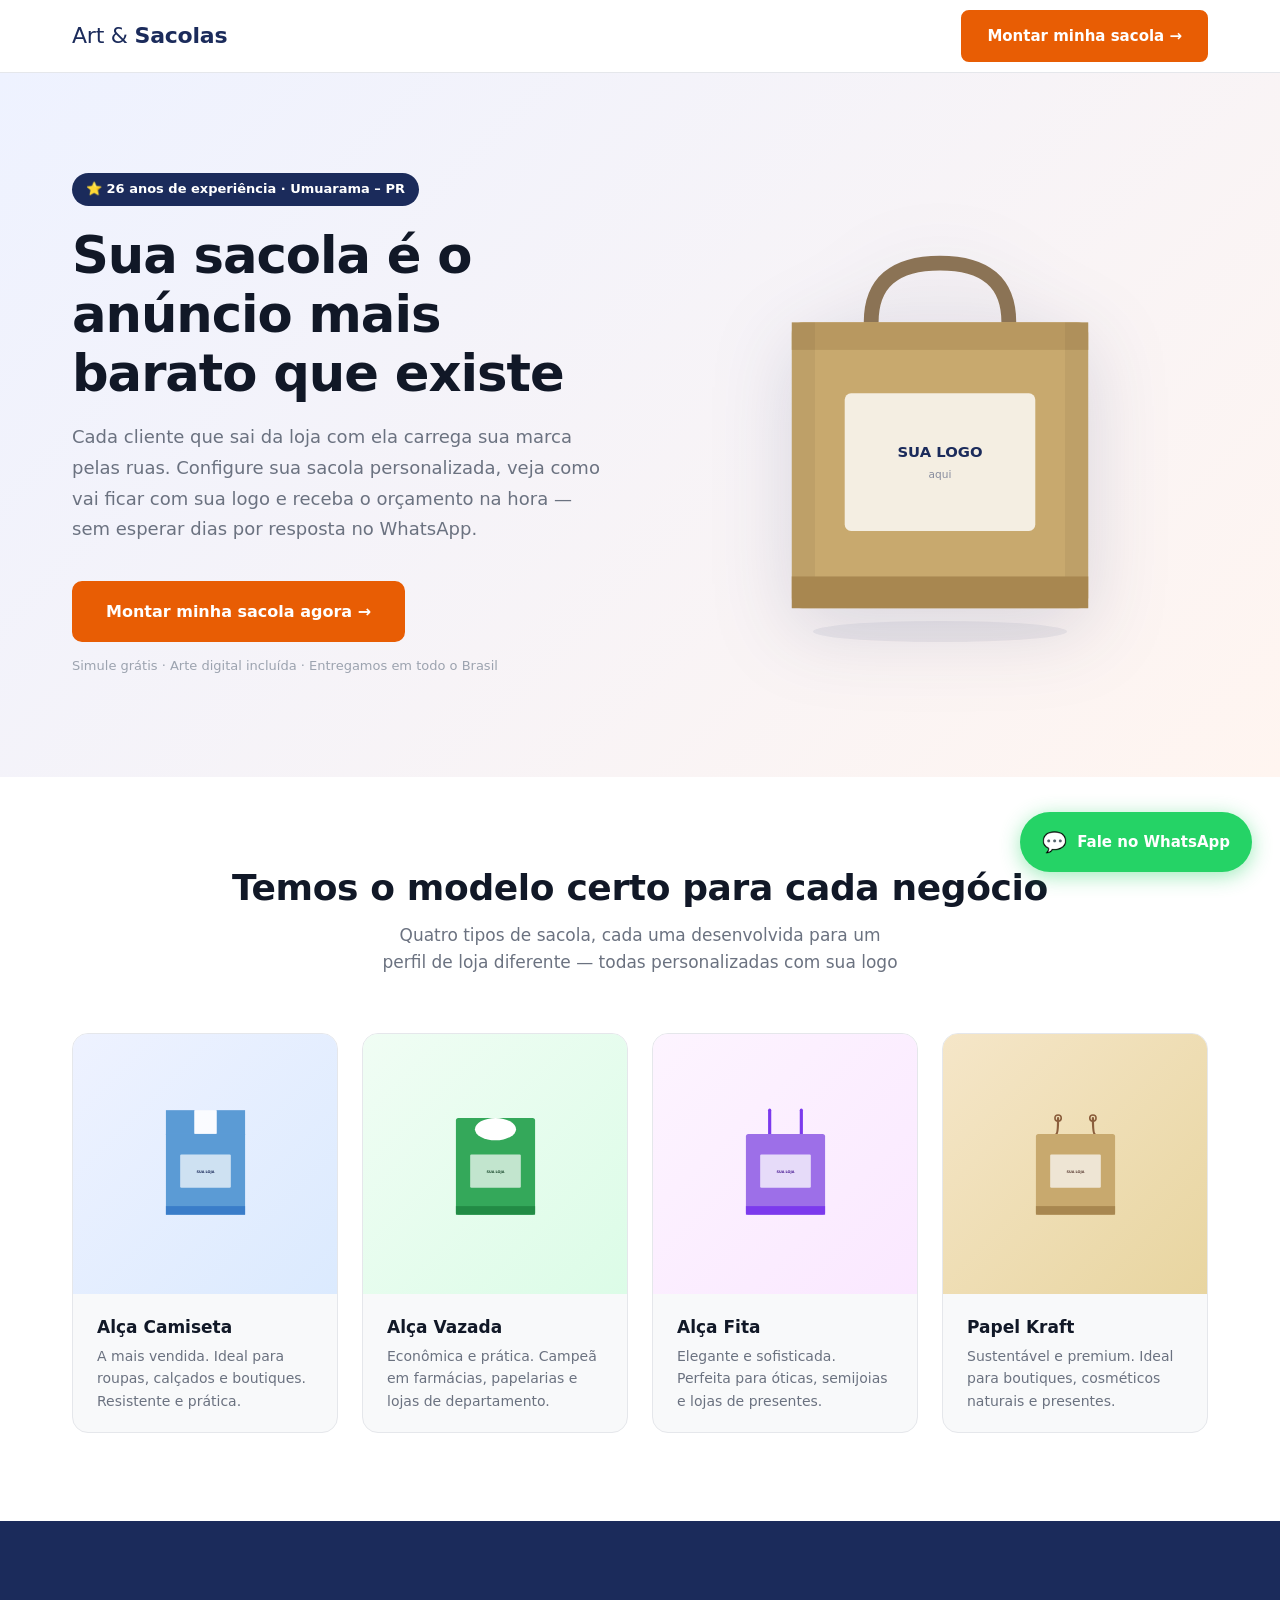
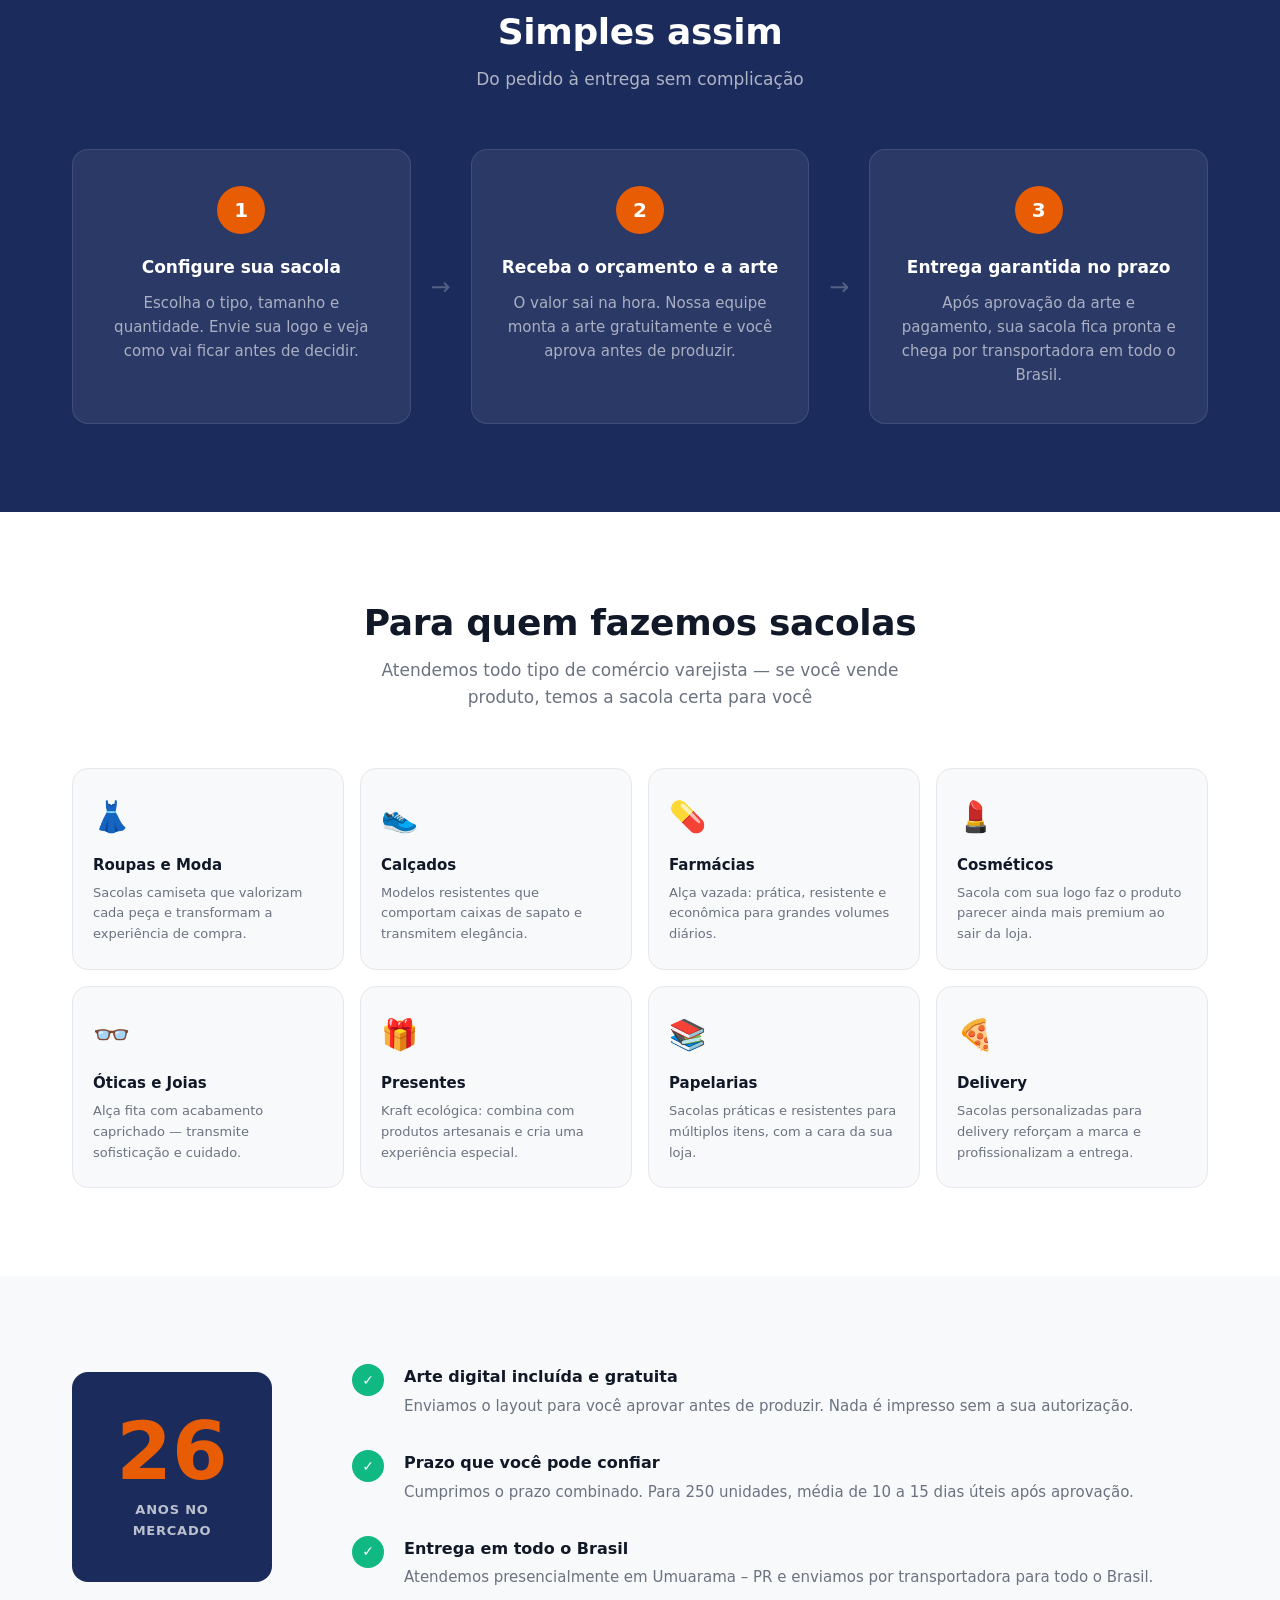
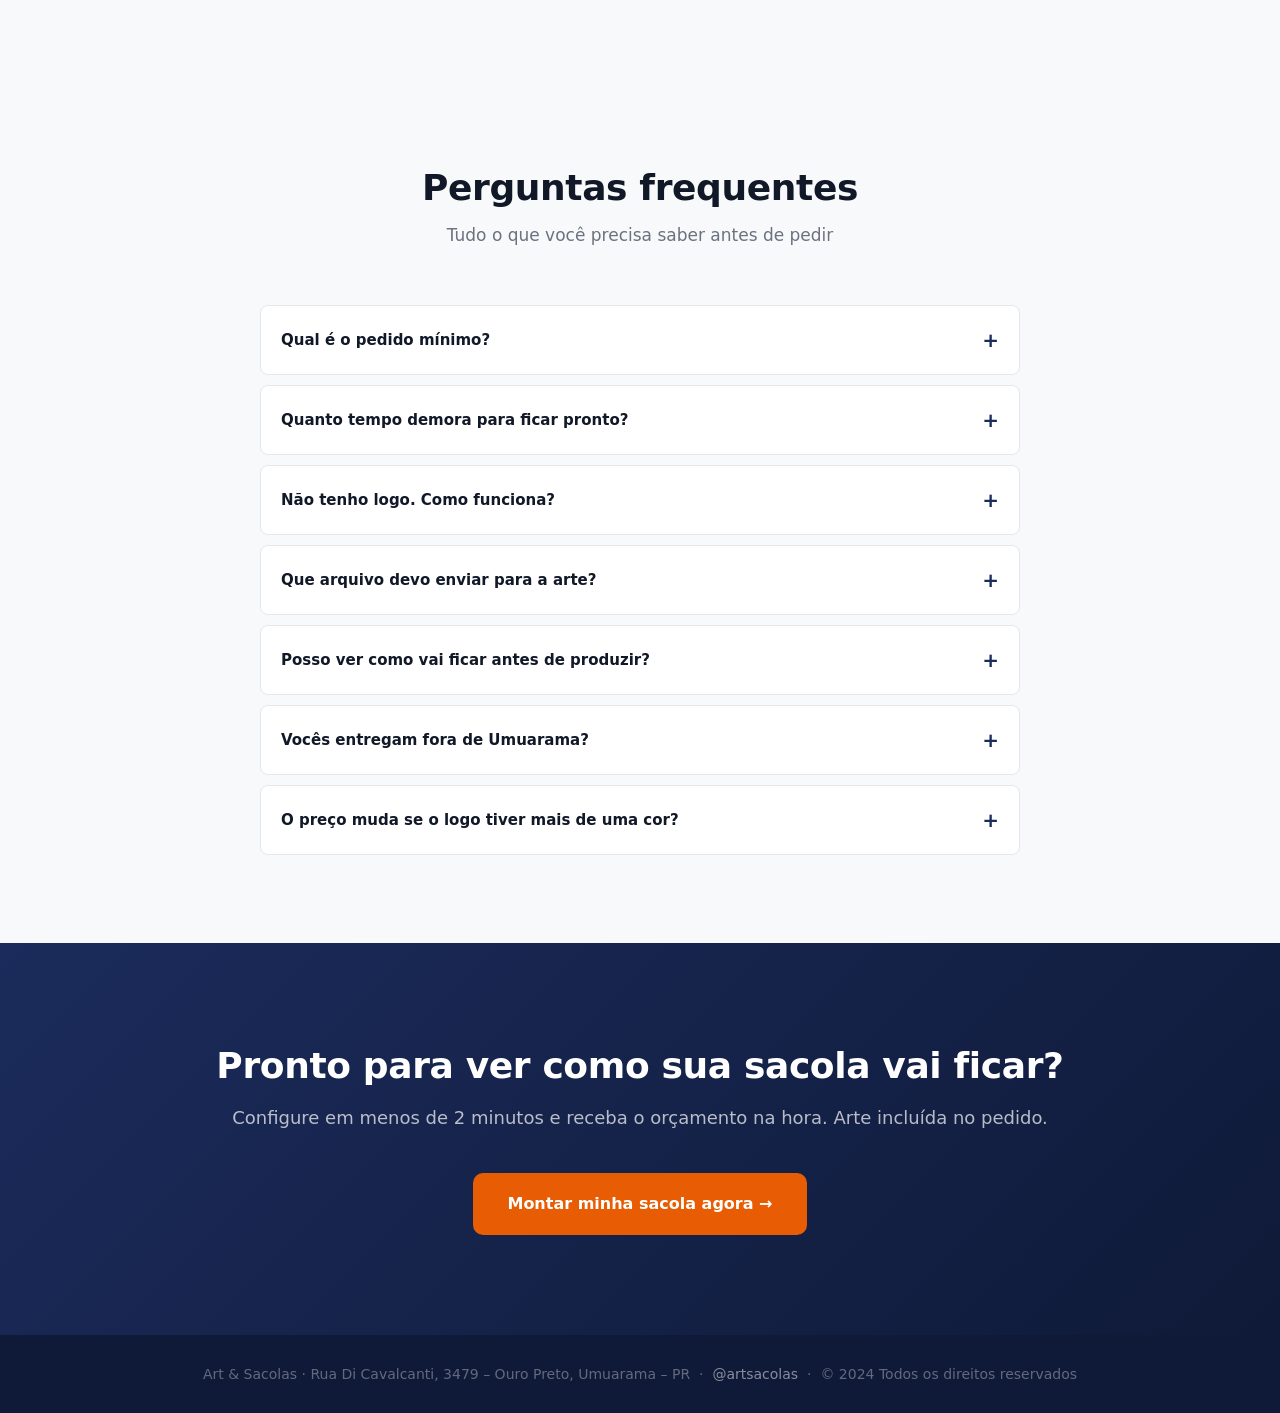
==== commit 82c588b4: "fix: WhatsApp real da Maria (44 99847-0757) e Instagram @artsacolas" ====
--- a/index.html
+++ b/index.html
@@ -363,14 +363,15 @@
     <div class="container">
       <p>
         Art &amp; Sacolas · Rua Di Cavalcanti, 3479 – Ouro Preto, Umuarama – PR
-        · © 2024 Todos os direitos reservados
+        &nbsp;·&nbsp;
+        <a href="https://www.instagram.com/artsacolas/" target="_blank" style="color:rgba(255,255,255,0.5); text-decoration:none;">@artsacolas</a>
+        &nbsp;·&nbsp; © 2024 Todos os direitos reservados
       </p>
     </div>
   </footer>
 
   <!-- BOTÃO WHATSAPP FLUTUANTE -->
-  <!-- Substituir o número pelo WhatsApp real do Olívio antes de publicar -->
-  <a href="https://wa.me/5500000000000?text=Olá!%20Gostaria%20de%20um%20orçamento%20para%20sacolas%20personalizadas."
+  <a href="https://wa.me/5544998470757?text=Olá!%20Gostaria%20de%20um%20orçamento%20para%20sacolas%20personalizadas."
      class="whatsapp-float" target="_blank">
     <span class="whatsapp-float-icon">💬</span>
     <span>Fale no WhatsApp</span>
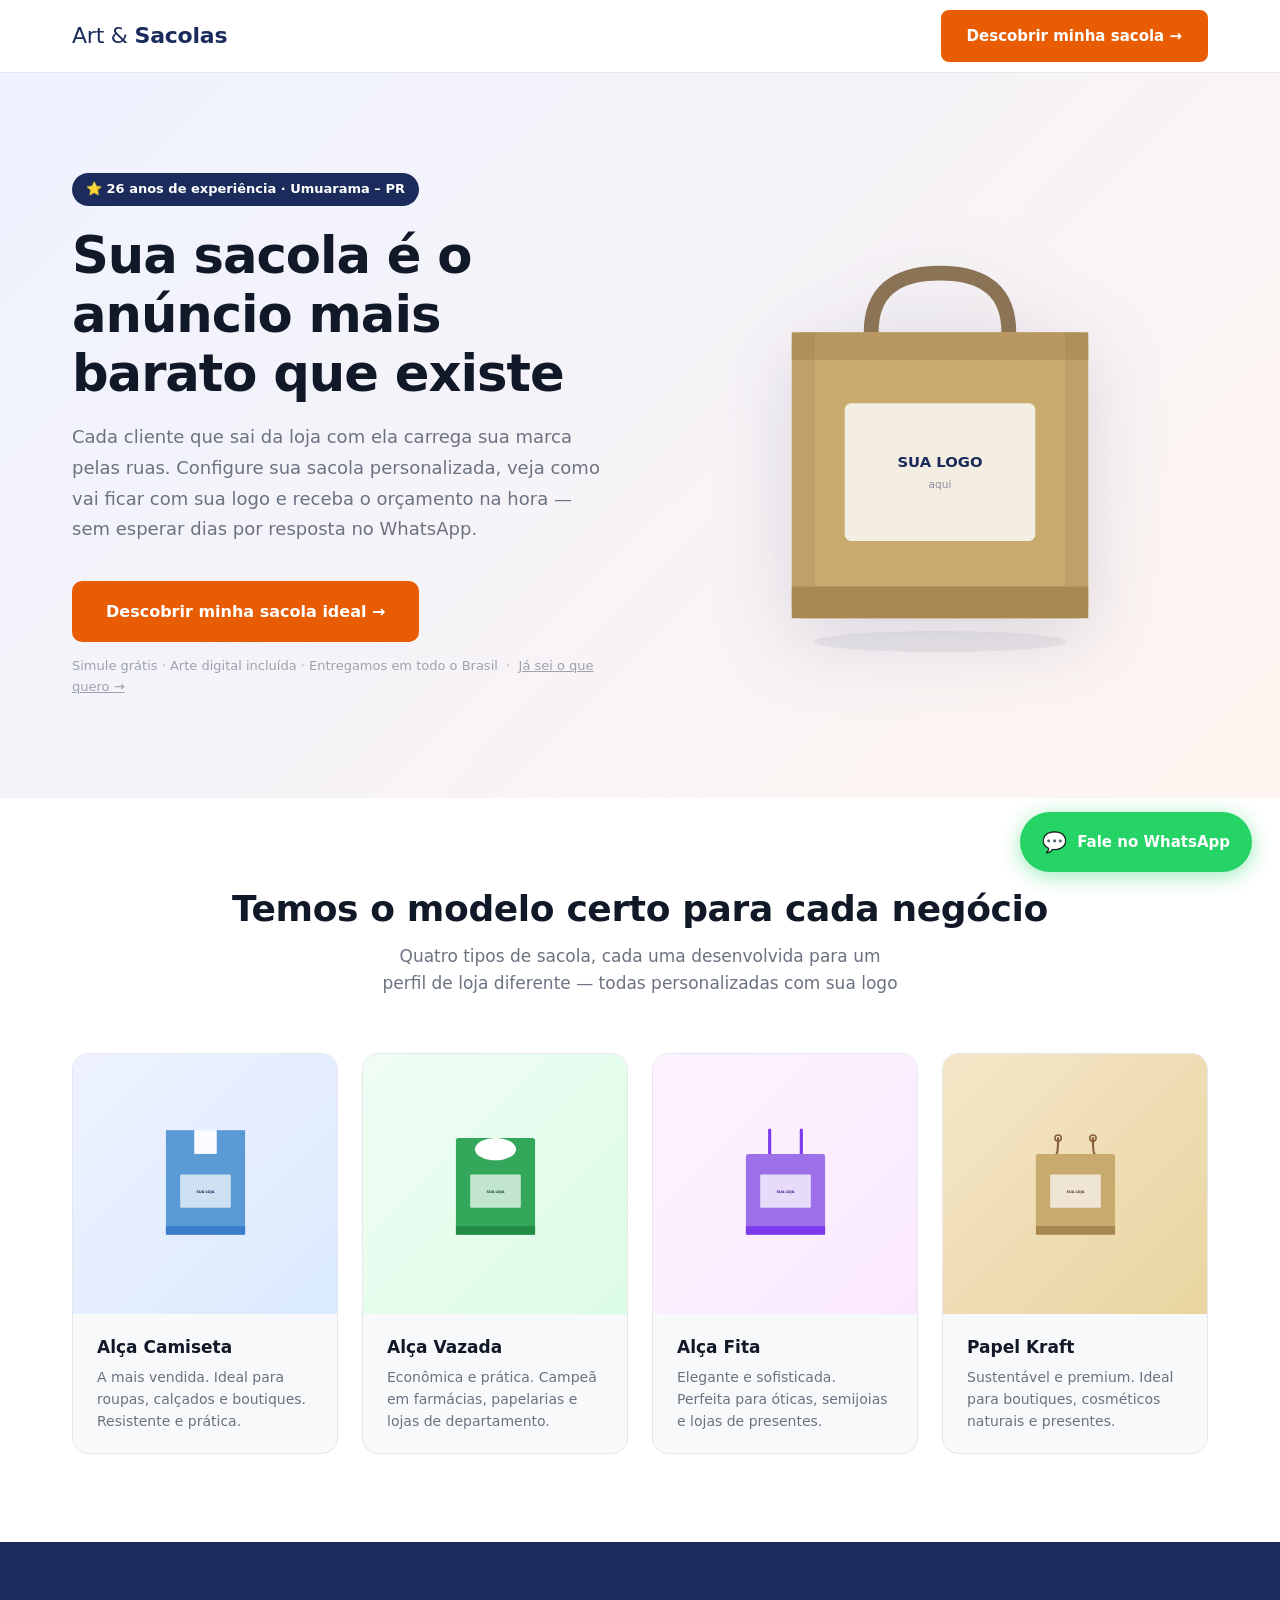
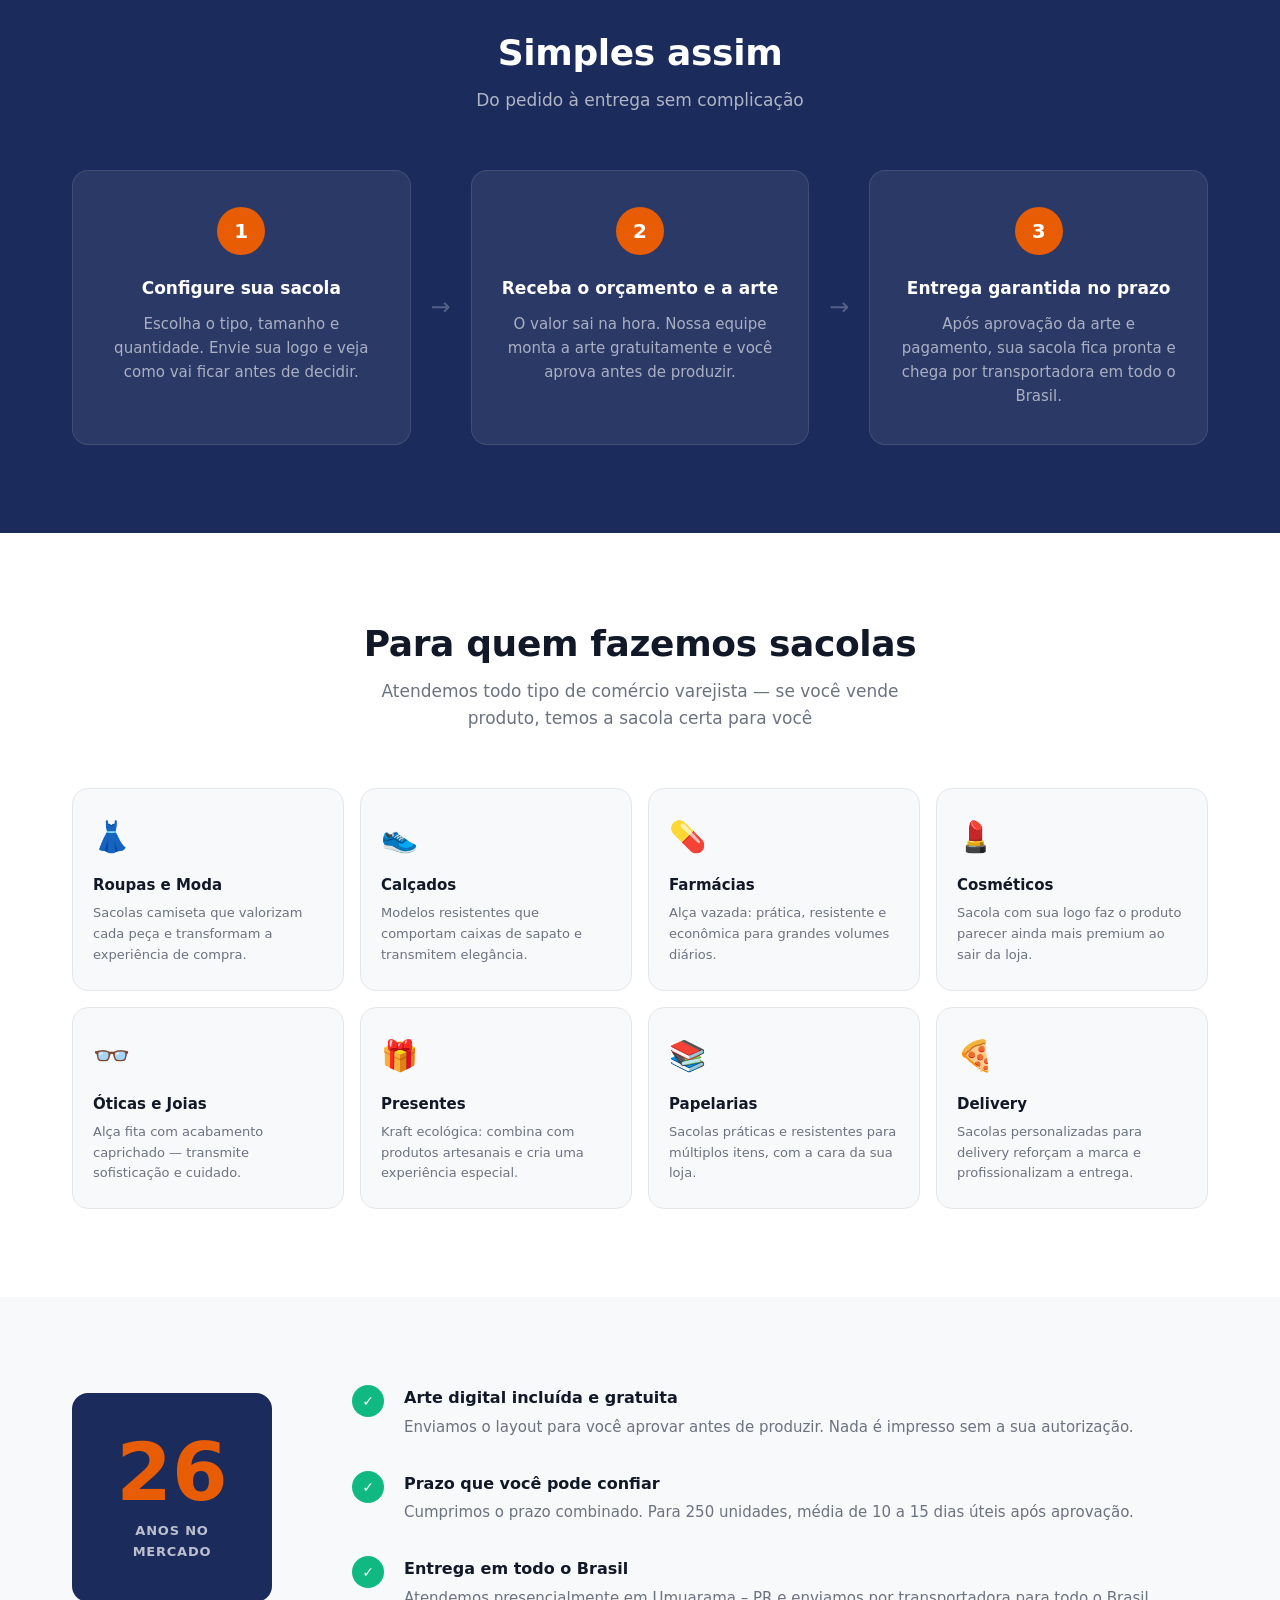
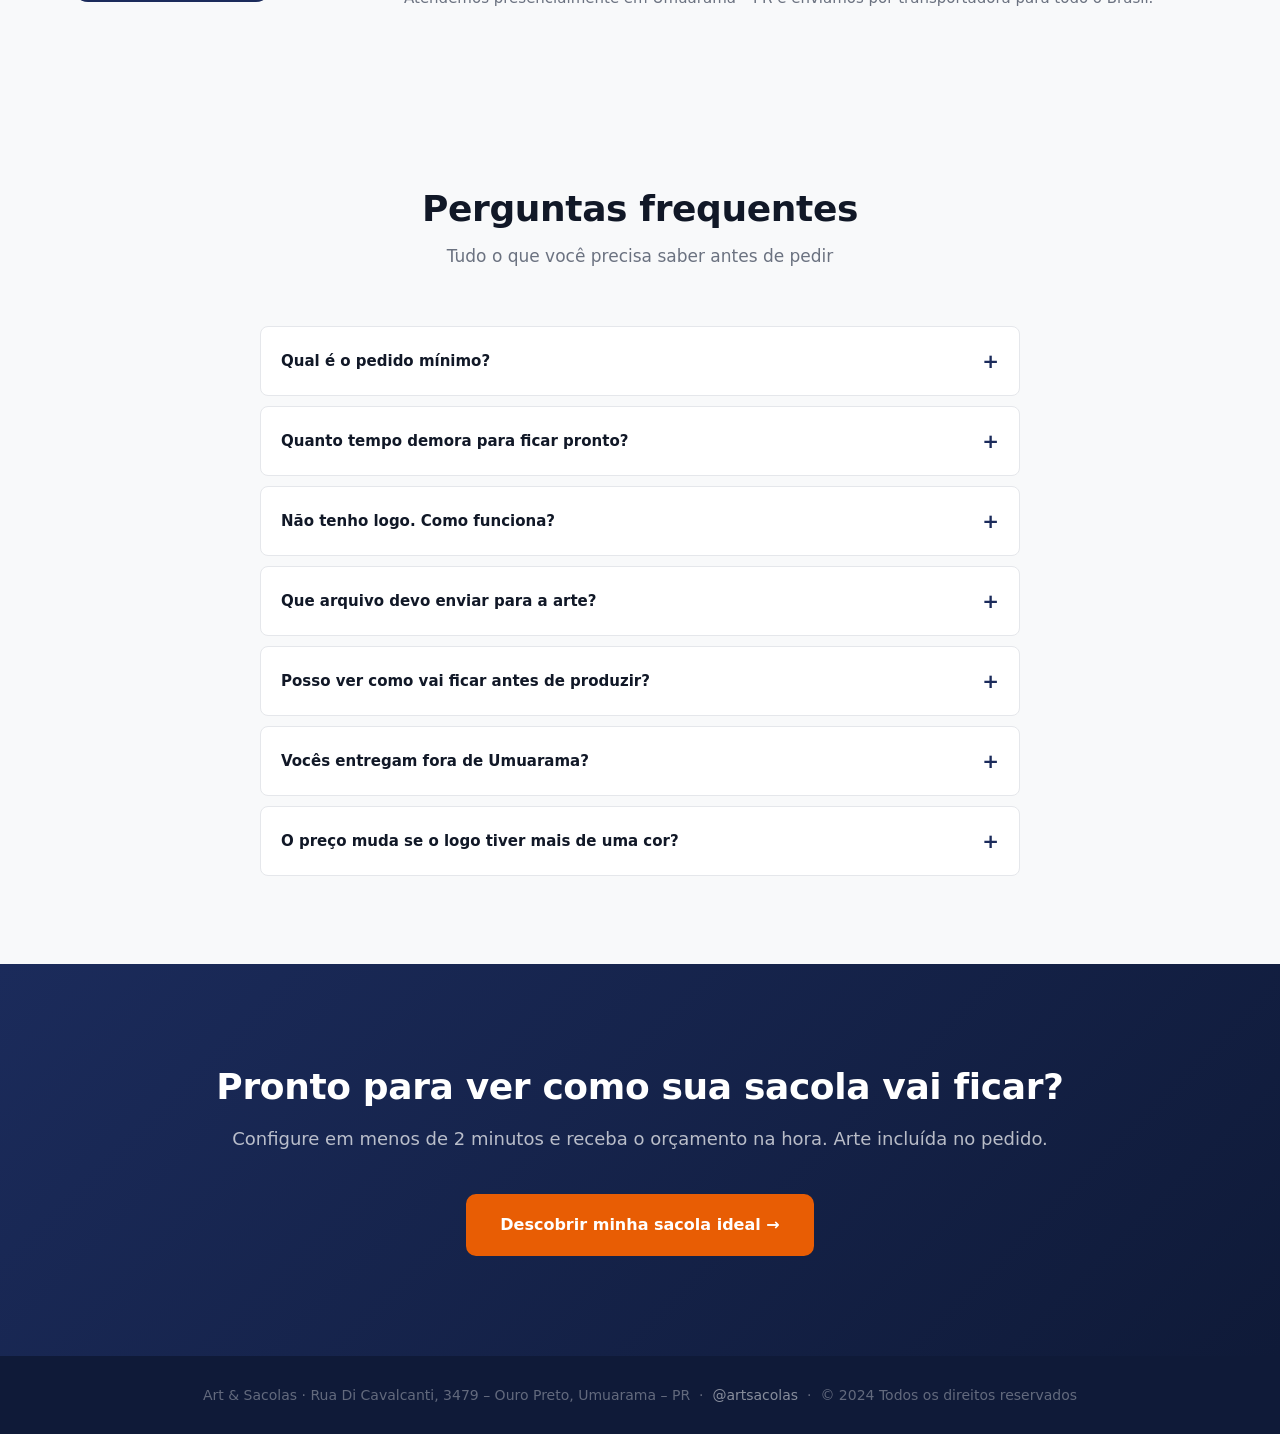
==== commit b540b9e4: "feat: consultor conversacional com 9 perguntas e recomendação inteligente - Adiciona consultor.html:" ====
--- a/index.html
+++ b/index.html
@@ -15,7 +15,7 @@
       <a href="index.html" class="logo">
         <span class="logo-text">Art &amp; <strong>Sacolas</strong></span>
       </a>
-      <a href="configurador.html" class="btn btn-primary">Montar minha sacola →</a>
+      <a href="consultor.html" class="btn btn-primary">Descobrir minha sacola →</a>
     </div>
   </header>
 
@@ -32,10 +32,13 @@
             sua sacola personalizada, veja como vai ficar com sua logo e receba o
             orçamento na hora — sem esperar dias por resposta no WhatsApp.
           </p>
-          <a href="configurador.html" class="btn btn-primary btn-lg">
-            Montar minha sacola agora →
+          <a href="consultor.html" class="btn btn-primary btn-lg">
+            Descobrir minha sacola ideal →
           </a>
-          <p class="hero-note">Simule grátis · Arte digital incluída · Entregamos em todo o Brasil</p>
+          <p class="hero-note">
+            Simule grátis · Arte digital incluída · Entregamos em todo o Brasil
+            &nbsp;·&nbsp; <a href="configurador.html" style="color:var(--text-light); font-size:0.8125rem;">Já sei o que quero →</a>
+          </p>
         </div>
 
         <div class="hero-image">
@@ -352,8 +355,8 @@
     <div class="container">
       <h2>Pronto para ver como sua sacola vai ficar?</h2>
       <p>Configure em menos de 2 minutos e receba o orçamento na hora. Arte incluída no pedido.</p>
-      <a href="configurador.html" class="btn btn-primary btn-lg">
-        Montar minha sacola agora →
+      <a href="consultor.html" class="btn btn-primary btn-lg">
+        Descobrir minha sacola ideal →
       </a>
     </div>
   </section>
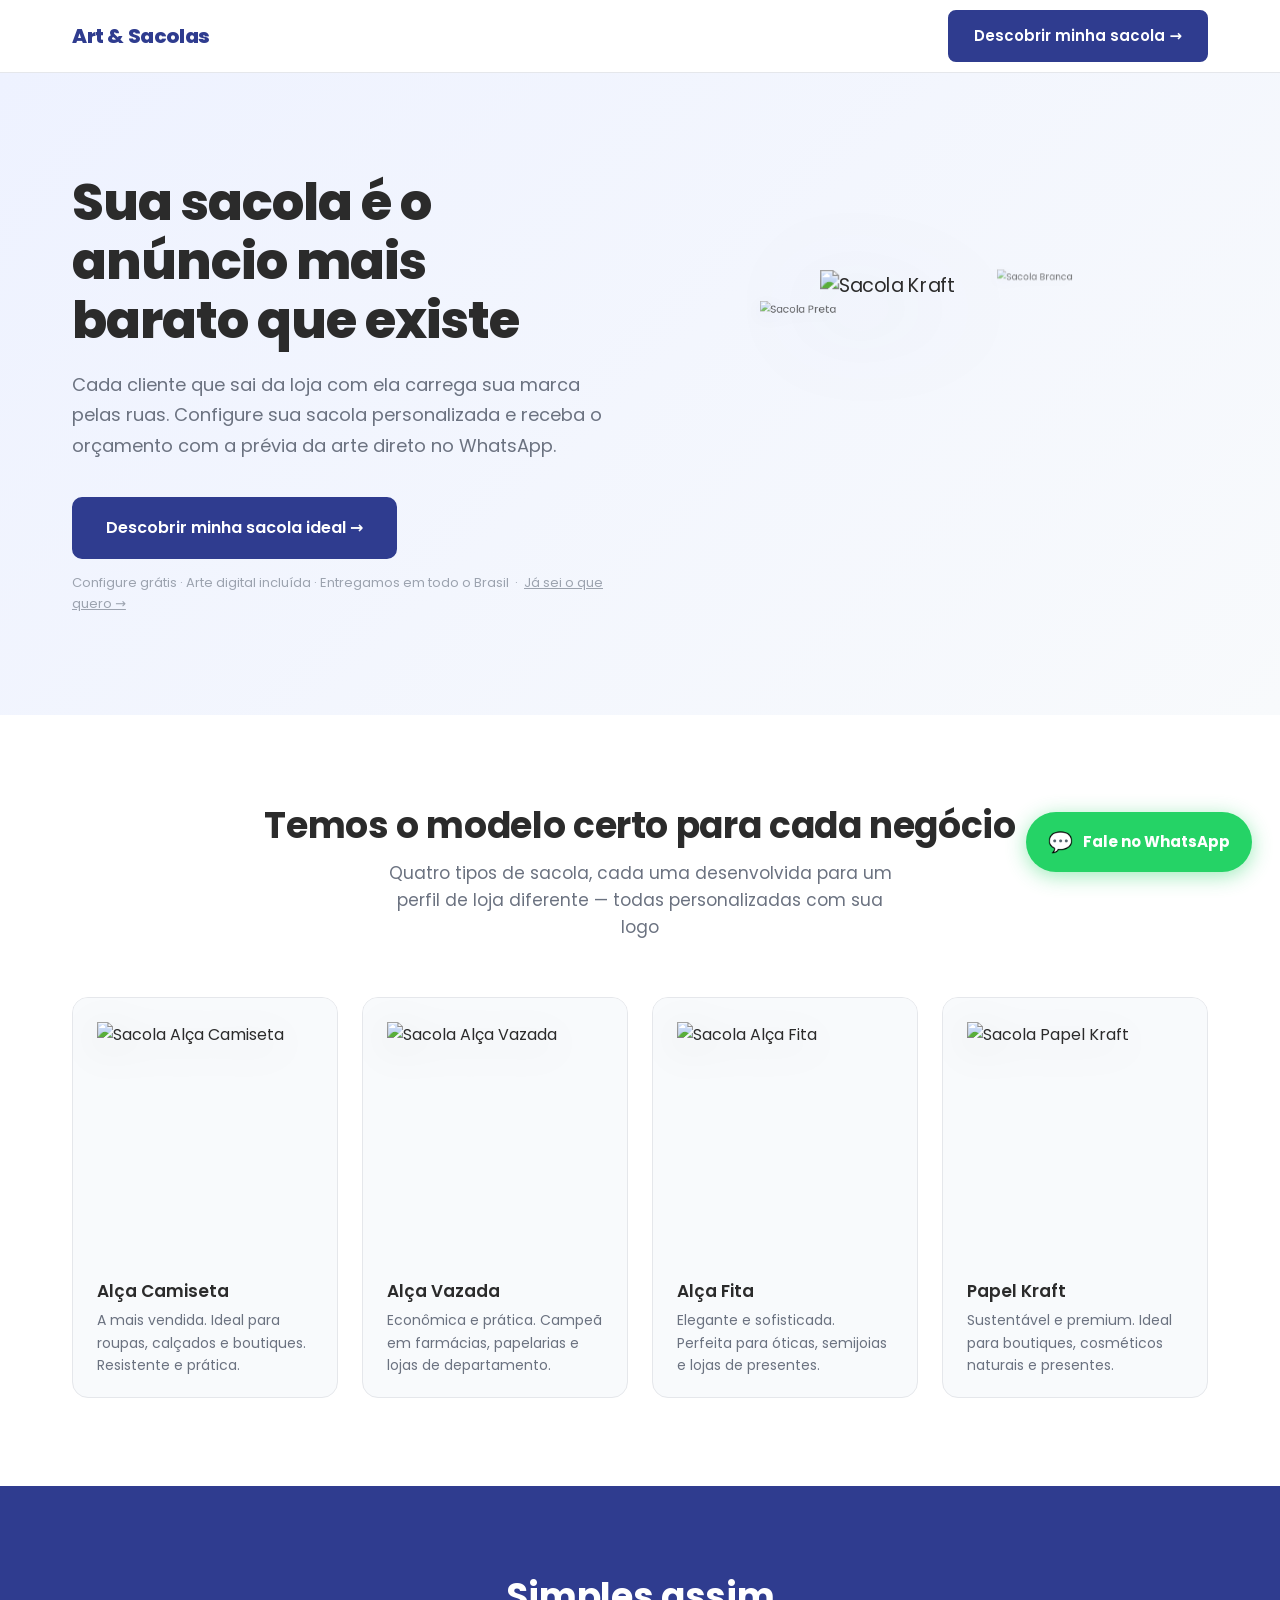
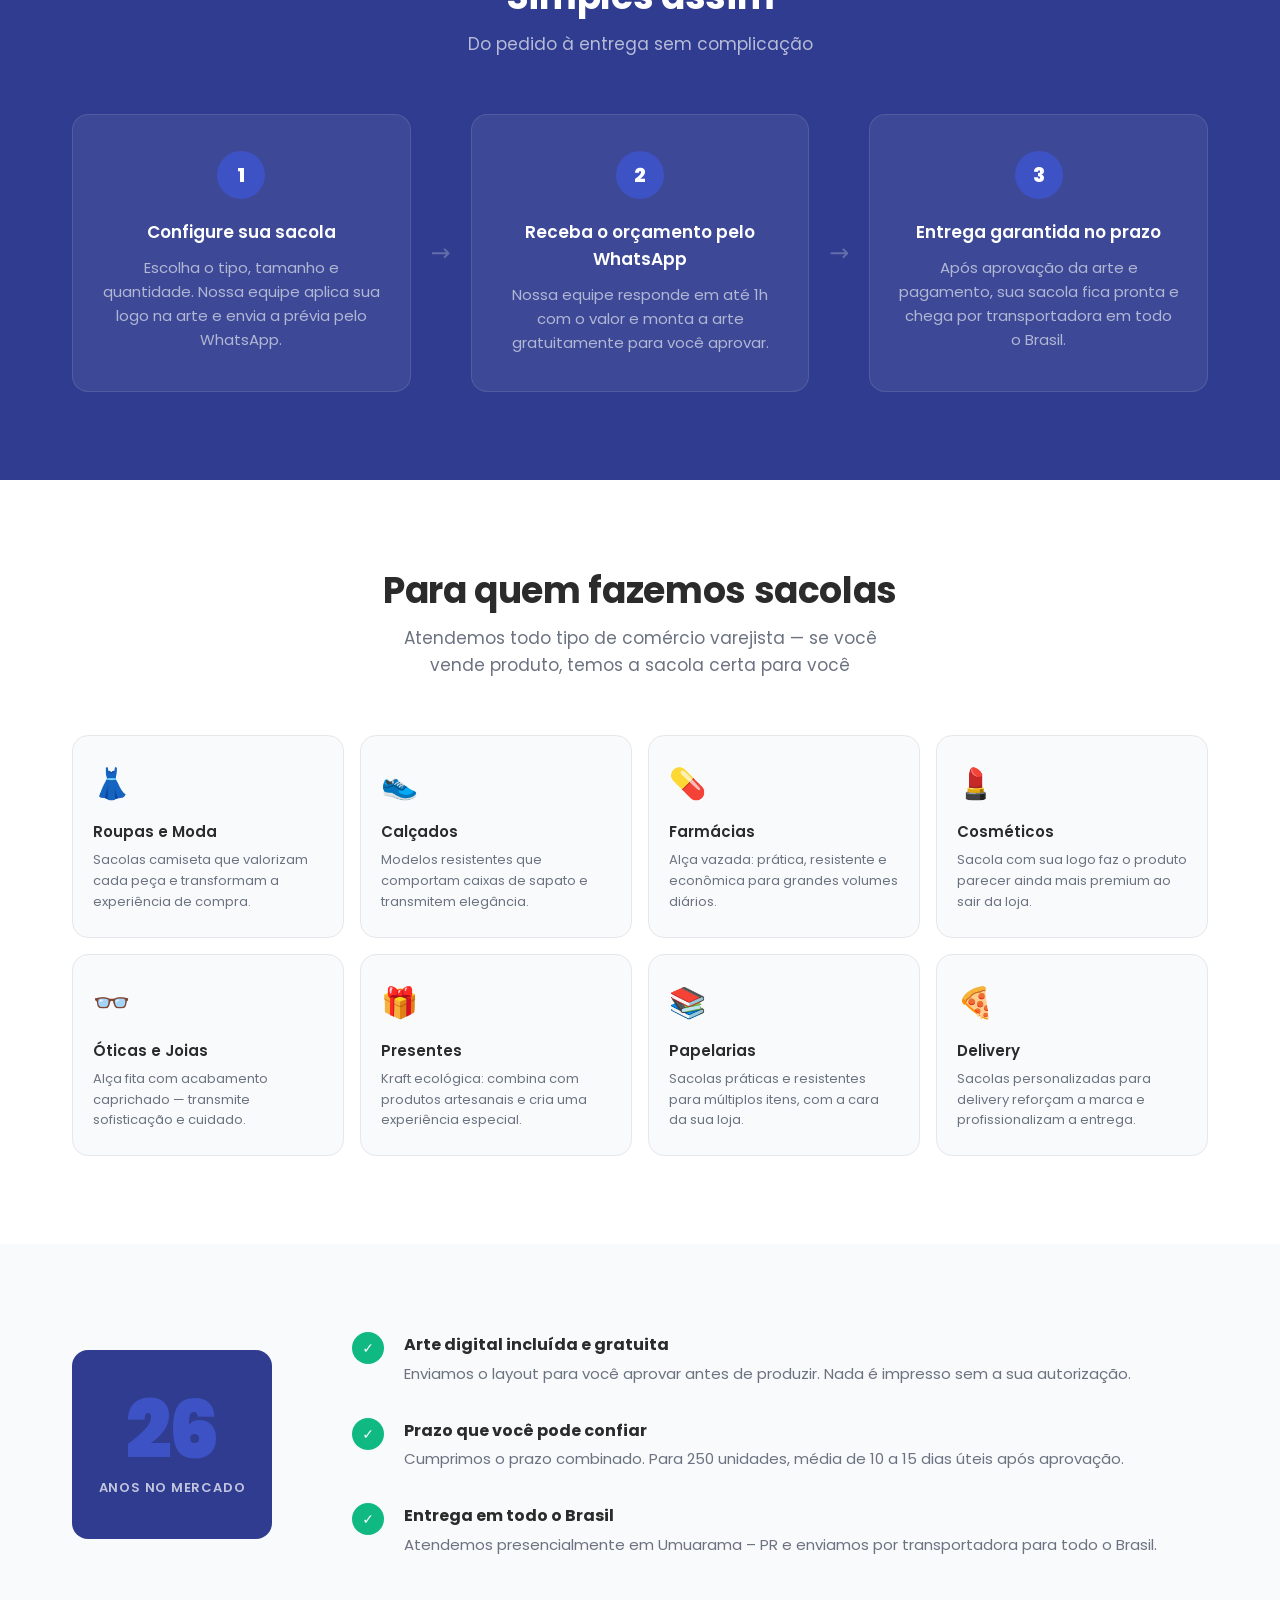
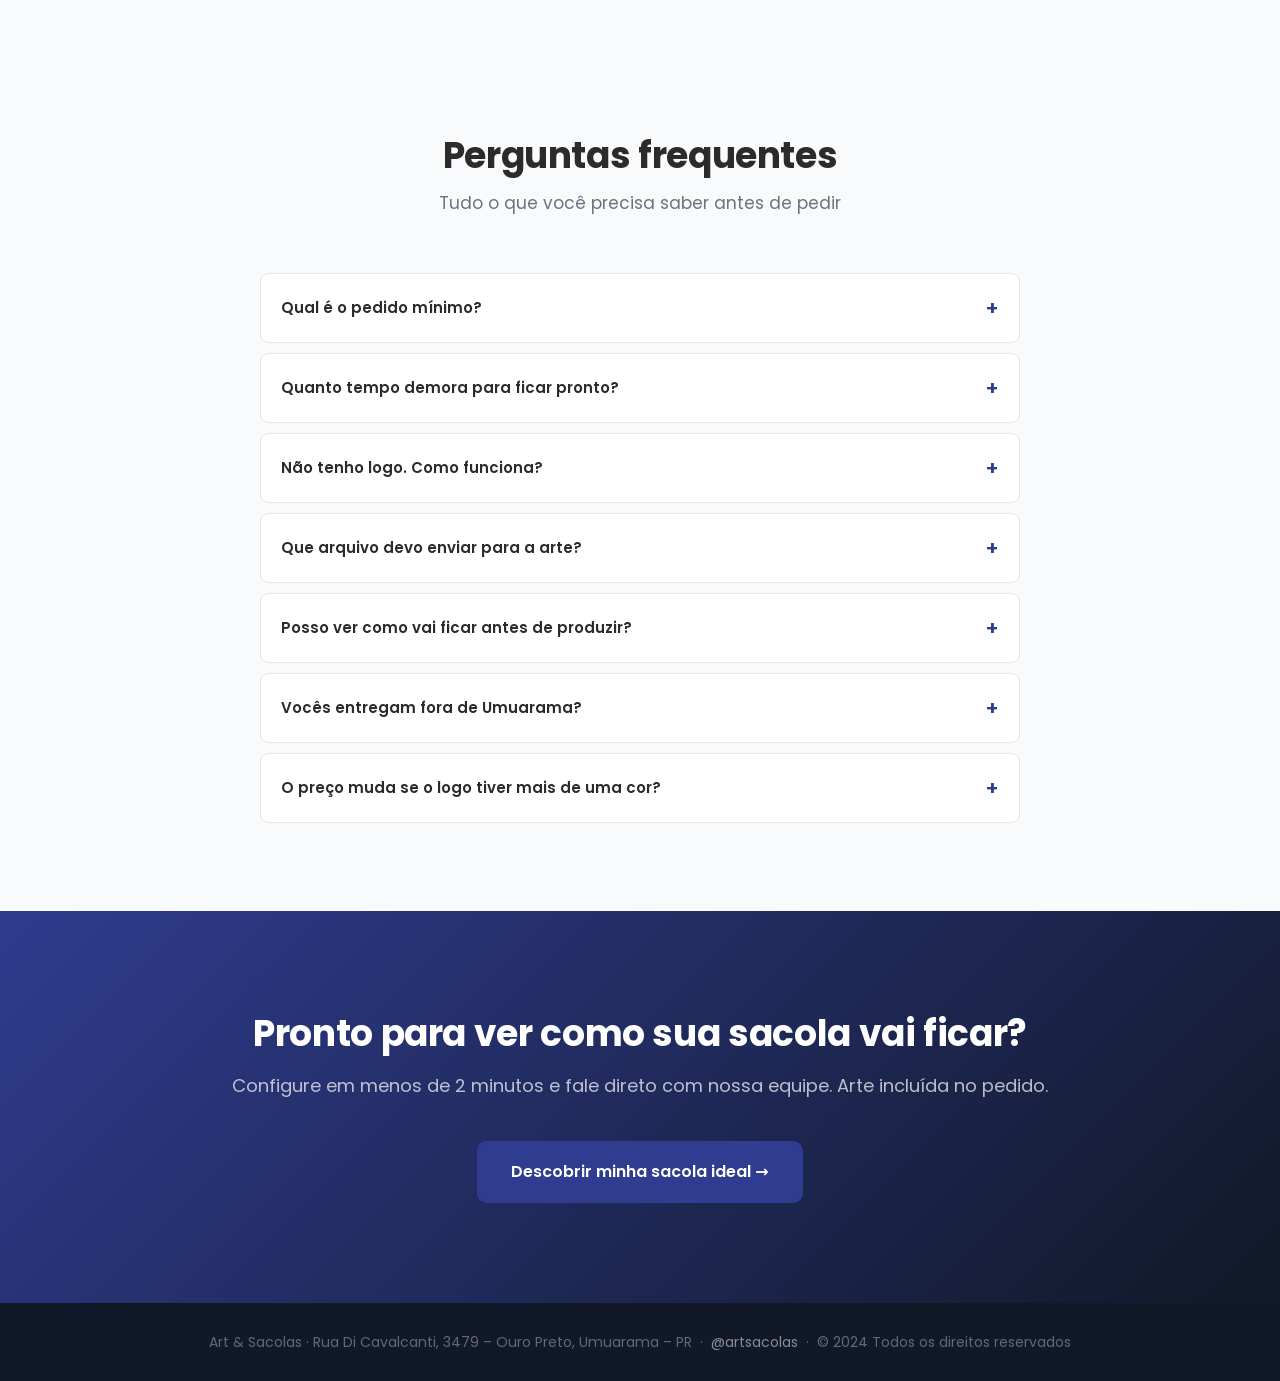
==== commit 4ed35292: "feat: carrossel 3D fluido, configurador simplificado e copy ajustada - Carrossel hero com 3 sacolas " ====
--- a/index.html
+++ b/index.html
@@ -13,7 +13,7 @@
   <header class="header">
     <div class="container">
       <a href="index.html" class="logo">
-        <span class="logo-text">Art &amp; <strong>Sacolas</strong></span>
+        <span class="logo-text"><strong>Art &amp; Sacolas</strong></span>
       </a>
       <a href="consultor.html" class="btn btn-primary">Descobrir minha sacola →</a>
     </div>
@@ -25,35 +25,32 @@
       <div class="hero-content">
 
         <div class="hero-text">
-          <span class="badge">⭐ 26 anos de experiência · Umuarama – PR</span>
           <h1>Sua sacola é o anúncio mais barato que existe</h1>
           <p class="hero-subtitle">
             Cada cliente que sai da loja com ela carrega sua marca pelas ruas. Configure
-            sua sacola personalizada, veja como vai ficar com sua logo e receba o
-            orçamento na hora — sem esperar dias por resposta no WhatsApp.
+            sua sacola personalizada e receba o orçamento com a prévia da arte direto no WhatsApp.
           </p>
           <a href="consultor.html" class="btn btn-primary btn-lg">
             Descobrir minha sacola ideal →
           </a>
           <p class="hero-note">
-            Simule grátis · Arte digital incluída · Entregamos em todo o Brasil
+            Configure grátis · Arte digital incluída · Entregamos em todo o Brasil
             &nbsp;·&nbsp; <a href="configurador.html" style="color:var(--text-light); font-size:0.8125rem;">Já sei o que quero →</a>
           </p>
         </div>
 
         <div class="hero-image">
-          <svg class="bag-hero-svg" viewBox="0 0 340 410" fill="none" xmlns="http://www.w3.org/2000/svg">
-            <ellipse cx="170" cy="400" rx="120" ry="10" fill="#1B2B5B" opacity="0.06"/>
-            <path d="M105,108 Q105,52 170,52 Q235,52 235,108" stroke="#8B7355" stroke-width="14" fill="none" stroke-linecap="round"/>
-            <rect x="30" y="108" width="280" height="270" rx="10" fill="#C8A96E"/>
-            <rect x="30" y="108" width="280" height="26" rx="0" fill="#B89860"/>
-            <rect x="30" y="108" width="22" height="270" fill="black" opacity="0.05" rx="10 0 0 10"/>
-            <rect x="288" y="108" width="22" height="270" fill="black" opacity="0.05" rx="0 10 10 0"/>
-            <rect x="30" y="348" width="280" height="30" rx="0 0 10 10" fill="#A88750"/>
-            <rect x="80" y="175" width="180" height="130" rx="6" fill="white" opacity="0.8"/>
-            <text x="170" y="235" text-anchor="middle" fill="#1B2B5B" font-size="14" font-weight="700" font-family="system-ui, sans-serif">SUA LOGO</text>
-            <text x="170" y="255" text-anchor="middle" fill="#1B2B5B" font-size="10" font-family="system-ui, sans-serif" opacity="0.5">aqui</text>
-          </svg>
+          <div class="bag-carousel-3d" id="bag-carousel">
+            <div class="bag-item" id="bag-1">
+              <img src="IMAGENS SSSIT/FRONT/ChatGPT Image 18 de mai. de 2026, 19_36_18.png" alt="Sacola Kraft">
+            </div>
+            <div class="bag-item" id="bag-2">
+              <img src="IMAGENS SSSIT/FRONT/Gemini_Generated_Image_z54cqkz54cqkz54c-removebg-preview.png" alt="Sacola Branca">
+            </div>
+            <div class="bag-item" id="bag-3">
+              <img src="IMAGENS SSSIT/FRONT/Gemini_Generated_Image_1s4fhv1s4fhv1s4f__1_-removebg-preview.png" alt="Sacola Preta">
+            </div>
+          </div>
         </div>
 
       </div>
@@ -71,17 +68,8 @@
 
         <!-- Camiseta -->
         <div class="gallery-card">
-          <div class="gallery-bag-display" style="background: linear-gradient(135deg, #EEF2FF, #DBEAFE);">
-            <svg width="95" height="118" viewBox="0 0 300 370" fill="none">
-              <!-- T-handle style -->
-              <rect x="25" y="15" width="90" height="78" rx="5 5 0 0" fill="#5B9BD5"/>
-              <rect x="185" y="15" width="90" height="78" rx="5 5 0 0" fill="#5B9BD5"/>
-              <rect x="115" y="15" width="70" height="75" rx="4" fill="white" opacity="0.8"/>
-              <rect x="25" y="90" width="250" height="255" rx="0 0 8 8" fill="#5B9BD5"/>
-              <rect x="25" y="318" width="250" height="27" fill="#3A7DC9"/>
-              <rect x="70" y="155" width="160" height="105" rx="4" fill="white" opacity="0.7"/>
-              <text x="150" y="213" text-anchor="middle" fill="#1B2B5B" font-size="11" font-weight="700" font-family="system-ui">SUA LOJA</text>
-            </svg>
+          <div class="gallery-bag-display">
+            <img src="IMAGENS SSSIT/Alça Camiseta.png" alt="Sacola Alça Camiseta">
           </div>
           <div class="gallery-info">
             <h3>Alça Camiseta</h3>
@@ -91,15 +79,8 @@
 
         <!-- Vazada -->
         <div class="gallery-card">
-          <div class="gallery-bag-display" style="background: linear-gradient(135deg, #F0FDF4, #DCFCE7);">
-            <svg width="95" height="118" viewBox="0 0 300 370" fill="none">
-              <!-- Oval cut-out handle -->
-              <rect x="25" y="40" width="250" height="305" rx="8" fill="#34A85A"/>
-              <ellipse cx="150" cy="75" rx="65" ry="35" fill="white"/>
-              <rect x="25" y="318" width="250" height="27" fill="#228B45"/>
-              <rect x="70" y="155" width="160" height="105" rx="4" fill="white" opacity="0.7"/>
-              <text x="150" y="213" text-anchor="middle" fill="#1B4A2E" font-size="11" font-weight="700" font-family="system-ui">SUA LOJA</text>
-            </svg>
+          <div class="gallery-bag-display">
+            <img src="IMAGENS SSSIT/Alça Vazada.png" alt="Sacola Alça Vazada">
           </div>
           <div class="gallery-info">
             <h3>Alça Vazada</h3>
@@ -109,16 +90,8 @@
 
         <!-- Fita -->
         <div class="gallery-card">
-          <div class="gallery-bag-display" style="background: linear-gradient(135deg, #FDF4FF, #FAE8FF);">
-            <svg width="95" height="118" viewBox="0 0 300 370" fill="none">
-              <!-- Ribbon handles -->
-              <line x1="100" y1="15" x2="100" y2="90" stroke="#7C3AED" stroke-width="10" stroke-linecap="round"/>
-              <line x1="200" y1="15" x2="200" y2="90" stroke="#7C3AED" stroke-width="10" stroke-linecap="round"/>
-              <rect x="25" y="90" width="250" height="255" rx="8" fill="#9D6FE8"/>
-              <rect x="25" y="318" width="250" height="27" fill="#7C3AED"/>
-              <rect x="70" y="155" width="160" height="105" rx="4" fill="white" opacity="0.75"/>
-              <text x="150" y="213" text-anchor="middle" fill="#4C1D95" font-size="11" font-weight="700" font-family="system-ui">SUA LOJA</text>
-            </svg>
+          <div class="gallery-bag-display">
+            <img src="IMAGENS SSSIT/Alça Fita.png" alt="Sacola Alça Fita">
           </div>
           <div class="gallery-info">
             <h3>Alça Fita</h3>
@@ -128,18 +101,8 @@
 
         <!-- Kraft -->
         <div class="gallery-card">
-          <div class="gallery-bag-display kraft">
-            <svg width="95" height="118" viewBox="0 0 300 370" fill="none">
-              <!-- Rope handles through holes -->
-              <path d="M95,40 Q95,90 90,90" stroke="#8B5E3C" stroke-width="7" fill="none" stroke-linecap="round"/>
-              <path d="M205,40 Q205,90 210,90" stroke="#8B5E3C" stroke-width="7" fill="none" stroke-linecap="round"/>
-              <ellipse cx="95" cy="40" rx="10" ry="10" fill="none" stroke="#8B5E3C" stroke-width="5"/>
-              <ellipse cx="205" cy="40" rx="10" ry="10" fill="none" stroke="#8B5E3C" stroke-width="5"/>
-              <rect x="25" y="90" width="250" height="255" rx="8" fill="#C8A96E"/>
-              <rect x="25" y="318" width="250" height="27" fill="#A88750"/>
-              <rect x="70" y="155" width="160" height="105" rx="4" fill="white" opacity="0.7"/>
-              <text x="150" y="213" text-anchor="middle" fill="#5D4037" font-size="11" font-weight="700" font-family="system-ui">SUA LOJA</text>
-            </svg>
+          <div class="gallery-bag-display">
+            <img src="IMAGENS SSSIT/Papel Kraft.png" alt="Sacola Papel Kraft">
           </div>
           <div class="gallery-info">
             <h3>Papel Kraft</h3>
@@ -162,13 +125,13 @@
         <div class="step-card">
           <div class="step-number">1</div>
           <h3>Configure sua sacola</h3>
-          <p>Escolha o tipo, tamanho e quantidade. Envie sua logo e veja como vai ficar antes de decidir.</p>
+          <p>Escolha o tipo, tamanho e quantidade. Nossa equipe aplica sua logo na arte e envia a prévia pelo WhatsApp.</p>
         </div>
         <div class="step-arrow">→</div>
         <div class="step-card">
           <div class="step-number">2</div>
-          <h3>Receba o orçamento e a arte</h3>
-          <p>O valor sai na hora. Nossa equipe monta a arte gratuitamente e você aprova antes de produzir.</p>
+          <h3>Receba o orçamento pelo WhatsApp</h3>
+          <p>Nossa equipe responde em até 1h com o valor e monta a arte gratuitamente para você aprovar.</p>
         </div>
         <div class="step-arrow">→</div>
         <div class="step-card">
@@ -322,7 +285,7 @@
             <span class="faq-toggle">+</span>
           </div>
           <div class="faq-answer">
-            Sim! Você pode simular agora mesmo no nosso configurador — é gratuito e sem compromisso. Além disso, antes de produzir nossa equipe envia um layout digital para sua aprovação. Nada é impresso sem o seu OK.
+            Sim! Antes de produzir, nossa equipe envia um layout digital com sua logo aplicada na sacola para você aprovar pelo WhatsApp. Nada é impresso sem o seu OK.
           </div>
         </div>
 
@@ -354,7 +317,7 @@
   <section class="cta-final">
     <div class="container">
       <h2>Pronto para ver como sua sacola vai ficar?</h2>
-      <p>Configure em menos de 2 minutos e receba o orçamento na hora. Arte incluída no pedido.</p>
+      <p>Configure em menos de 2 minutos e fale direto com nossa equipe. Arte incluída no pedido.</p>
       <a href="consultor.html" class="btn btn-primary btn-lg">
         Descobrir minha sacola ideal →
       </a>
@@ -384,6 +347,35 @@
   function toggleFaq(item) {
     item.classList.toggle('open');
   }
+
+  // Carrossel 3D — 3 posições fixas, troca a cada 3s com transição CSS
+  (function() {
+    var bags = [
+      document.getElementById('bag-1'),
+      document.getElementById('bag-2'),
+      document.getElementById('bag-3'),
+    ];
+
+    var states = [
+      ['pos-front',      'pos-back-right', 'pos-back-left'],
+      ['pos-back-left',  'pos-front',      'pos-back-right'],
+      ['pos-back-right', 'pos-back-left',  'pos-front'],
+    ];
+
+    var step = 0;
+
+    function applyState() {
+      bags.forEach(function(bag, i) {
+        bag.className = 'bag-item ' + states[step][i];
+      });
+    }
+
+    applyState();
+    setInterval(function() {
+      step = (step + 1) % 3;
+      applyState();
+    }, 3000);
+  })();
   </script>
 
 </body>
--- a/style.css
+++ b/style.css
@@ -1,20 +1,24 @@
+@import url('https://fonts.googleapis.com/css2?family=Poppins:wght@400;500;600;700;800&display=swap');
+
 /* ================================
    ART SACOLAS — Estilos Globais
    ================================ */
 
 :root {
-  --primary: #1B2B5B;
-  --primary-dark: #0f1a38;
-  --accent: #E85D04;
-  --accent-hover: #C44B03;
+  --primary: #2F3C8F;
+  --primary-dark: #111827;
+  --accent: #3D52C5;
+  --accent-hover: #2F3C8F;
   --white: #FFFFFF;
-  --light: #F8F9FA;
+  --light: #F8FAFC;
   --border: #E5E7EB;
-  --text-primary: #111827;
+  --text-primary: #2B2B2B;
   --text-secondary: #6B7280;
   --text-light: #9CA3AF;
   --success: #10B981;
-  --font: system-ui, -apple-system, 'Segoe UI', sans-serif;
+  --accent-light: rgba(61,82,197,0.08);
+  --blue-muted: #5B6B8C;
+  --font: 'Poppins', system-ui, -apple-system, 'Segoe UI', sans-serif;
   --radius: 8px;
   --radius-lg: 16px;
   --radius-full: 999px;
@@ -63,8 +67,8 @@
   white-space: nowrap;
 }
 
-.btn-primary { background: var(--accent); color: var(--white); border-color: var(--accent); }
-.btn-primary:hover { background: var(--accent-hover); border-color: var(--accent-hover); transform: translateY(-1px); box-shadow: 0 4px 12px rgba(232,93,4,0.35); }
+.btn-primary { background: var(--primary); color: var(--white); border-color: var(--primary); }
+.btn-primary:hover { background: var(--accent); border-color: var(--accent); color: var(--white); transform: translateY(-1px); box-shadow: 0 4px 14px rgba(61,82,197,0.35); }
 
 .btn-secondary { background: var(--white); color: var(--primary); border-color: var(--border); }
 .btn-secondary:hover { border-color: var(--primary); }
@@ -96,7 +100,7 @@
 }
 
 .logo { text-decoration: none; }
-.logo-text { font-size: 1.375rem; color: var(--primary); font-weight: 400; letter-spacing: -0.01em; }
+.logo-text { font-size: 1.25rem; color: var(--primary); font-weight: 800; letter-spacing: -0.02em; }
 .logo-text strong { font-weight: 800; }
 
 /* ===== SECTIONS ===== */
@@ -108,7 +112,7 @@
 
 /* ===== HERO ===== */
 .hero {
-  background: linear-gradient(135deg, #EEF2FF 0%, #FFF5F0 100%);
+  background: linear-gradient(135deg, #EEF2FF 0%, #F8FAFC 100%);
   padding: 100px 0;
   overflow: hidden;
 }
@@ -123,10 +127,13 @@
 .badge {
   display: inline-flex;
   align-items: center;
-  background: var(--primary);
-  color: white;
-  font-size: 0.8125rem;
+  background: transparent;
+  color: var(--blue-muted);
+  border: 1px solid var(--border);
+  font-size: 0.75rem;
   font-weight: 600;
+  letter-spacing: 0.04em;
+  text-transform: uppercase;
   padding: 6px 14px;
   border-radius: var(--radius-full);
   margin-bottom: 20px;
@@ -144,6 +151,68 @@
 
 .hero-image { display: flex; justify-content: center; align-items: center; }
 .bag-hero-svg { width: 100%; max-width: 360px; filter: drop-shadow(0 20px 40px rgba(27,43,91,0.15)); }
+.bag-hero-img {
+  width: 100%;
+  max-width: 420px;
+  filter: drop-shadow(0 24px 48px rgba(47,60,143,0.18));
+  animation: floatBag 4s ease-in-out infinite;
+}
+
+/* CARROSSEL 3D — 3 SACOLAS */
+.bag-carousel-3d {
+  position: relative;
+  width: 100%;
+  height: 380px;
+  animation: floatBag 5s ease-in-out infinite;
+}
+
+.bag-item {
+  position: absolute;
+  left: 50%;
+  top: 50%;
+  width: 200px;
+  height: 240px;
+  margin-left: -100px;
+  margin-top: -120px;
+  transition: transform 0.85s cubic-bezier(0.34, 1.56, 0.64, 1),
+              opacity 0.7s ease,
+              filter 0.7s ease;
+  will-change: transform, opacity;
+}
+
+.bag-item img {
+  width: 100%;
+  height: 100%;
+  object-fit: contain;
+  display: block;
+}
+
+/* Posições do carrossel */
+.bag-item.pos-front {
+  transform: translate(0px, 20px) scale(1.2);
+  opacity: 1;
+  z-index: 10;
+  filter: drop-shadow(0 20px 40px rgba(47,60,143,0.28));
+}
+
+.bag-item.pos-back-left {
+  transform: translate(-115px, -15px) scale(0.65);
+  opacity: 0.75;
+  z-index: 5;
+  filter: drop-shadow(0 8px 16px rgba(47,60,143,0.1));
+}
+
+.bag-item.pos-back-right {
+  transform: translate(115px, -55px) scale(0.58);
+  opacity: 0.62;
+  z-index: 4;
+  filter: drop-shadow(0 6px 12px rgba(47,60,143,0.08));
+}
+
+@keyframes floatBag {
+  0%, 100% { transform: translateY(0px); }
+  50%       { transform: translateY(-14px); }
+}
 
 /* ===== GALLERY ===== */
 .gallery { background: var(--white); }
@@ -169,7 +238,20 @@
   display: flex;
   align-items: center;
   justify-content: center;
-  padding: 32px;
+  padding: 24px;
+  background: #F8FAFC;
+}
+
+.gallery-bag-display img {
+  width: 100%;
+  height: 100%;
+  object-fit: contain;
+  filter: drop-shadow(0 8px 20px rgba(0,0,0,0.12));
+  transition: transform 0.3s ease;
+}
+
+.gallery-card:hover .gallery-bag-display img {
+  transform: scale(1.04) translateY(-4px);
 }
 
 .gallery-bag-display.kraft { background: linear-gradient(135deg, #F5E6C8, #E8D5A0); }
@@ -241,7 +323,7 @@
   text-align: center;
 }
 
-.diff-number { display: block; font-size: 5rem; font-weight: 900; color: var(--accent); line-height: 1; }
+.diff-number { display: block; font-size: 5rem; font-weight: 900; color: var(--accent); line-height: 1; letter-spacing: -0.03em; }
 .diff-label { display: block; color: rgba(255,255,255,0.7); font-size: 0.8125rem; font-weight: 600; margin-top: 8px; text-transform: uppercase; letter-spacing: 0.06em; }
 
 .diff-items { display: flex; flex-direction: column; gap: 32px; }
@@ -639,7 +721,55 @@
   min-height: 260px;
 }
 
-.bag-preview-svg { width: 170px; transition: var(--transition); }
+.bag-preview-photo-wrap {
+  position: relative;
+  width: 100%;
+  height: 280px;
+}
+
+#bag-photo-img {
+  position: absolute;
+  top: 0;
+  left: 50%;
+  transform: translateX(-50%);
+  height: 100%;
+  max-width: 100%;
+  object-fit: contain;
+  filter: drop-shadow(0 8px 24px rgba(0,0,0,0.15));
+  transition: opacity 0.3s ease;
+}
+
+.bag-placeholder {
+  position: absolute;
+  top: 50%;
+  left: 50%;
+  transform: translate(-50%, -50%);
+  text-align: center;
+  color: #9CA3AF;
+  width: 100%;
+  padding: 0 20px;
+}
+
+.bag-placeholder-icon { font-size: 2.5rem; margin-bottom: 8px; }
+.bag-placeholder p { font-size: 0.8rem; line-height: 1.5; margin: 0; }
+
+.bag-logo-overlay {
+  position: absolute;
+  left: 50%;
+  transform: translateX(-50%);
+  width: 44%;
+  display: flex;
+  justify-content: center;
+  align-items: center;
+  pointer-events: none;
+}
+
+.bag-logo-overlay img {
+  max-width: 100%;
+  max-height: 72px;
+  object-fit: contain;
+  filter: drop-shadow(0 1px 4px rgba(0,0,0,0.3));
+}
 
 .panel-details {
   display: flex;
